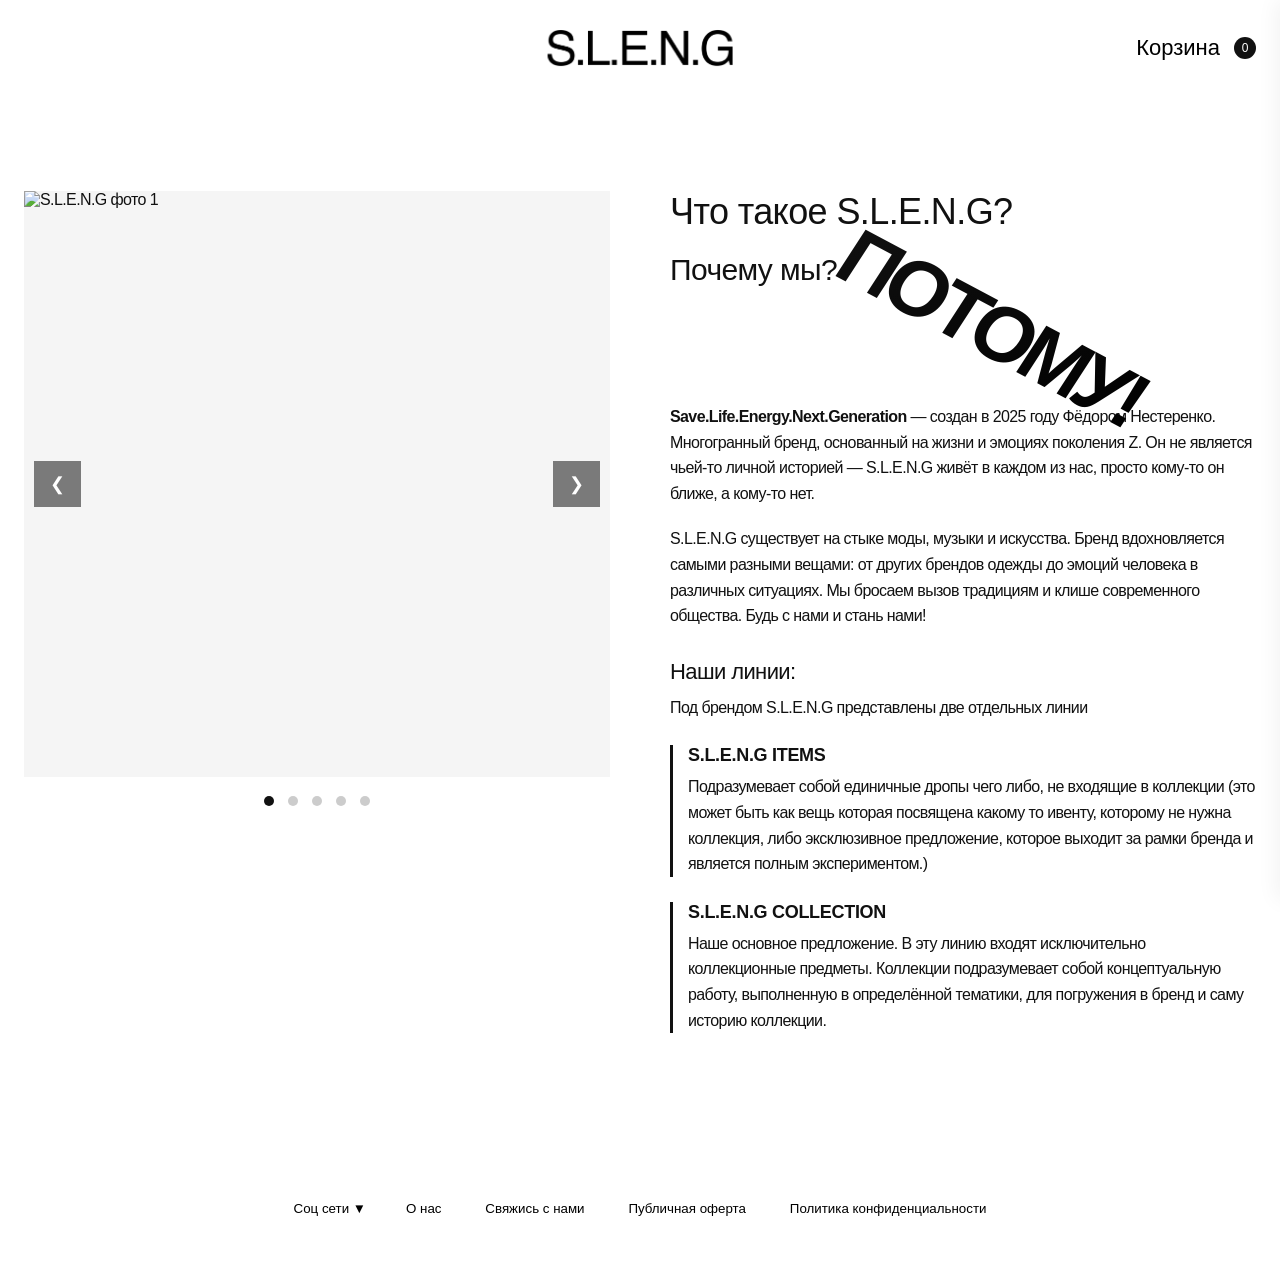
==== about.html @ 4d0655fe "Add files via upload" ====
<!DOCTYPE html>
<html lang="ru">
<head>
    <meta charset="UTF-8">
    <meta name="viewport" content="width=device-width, initial-scale=1.0">
    <title>S.L.E.N.G — О нас</title>
    <link rel="stylesheet" href="style.css">
    <link rel="stylesheet" href="about.css">
</head>
<body>

<div class="main-content">
    <!-- Хедер -->
    <header>
        <a href="index.html" class="logo-link">
            <img src="SLENG (черный).png" alt="S.L.E.N.G" class="logo-img">
        </a>
        <button class="cart-btn cart-link">
    Корзина <span id="cartCount">0</span></button>
    </header>

    <!-- Контент страницы О нас -->
    <div class="about-container">
        <!-- Левая колонка: слайд-шоу -->
        <div class="about-left">
            <div class="slideshow-container" id="slideshow">
                <div class="slide fade active">
                    <img src="onas/1.JPG" alt="S.L.E.N.G фото 1">
                </div>
                <div class="slide fade">
                    <img src="onas/2.png" alt="S.L.E.N.G фото 2">
                </div>
                <div class="slide fade">
                    <img src="onas/3.png" alt="S.L.E.N.G фото 3">
                </div>
                <div class="slide fade">
                    <img src="onas/4.jpeg" alt="S.L.E.N.G фото 4">
                </div>
                <div class="slide fade">
                    <img src="onas/5.jpeg" alt="S.L.E.N.G фото 5">
                </div>
                <button class="prev" id="prevSlide">❮</button>
                <button class="next" id="nextSlide">❯</button>
            </div>
            <div class="slide-dots" id="slideDots">
                <span class="dot active"></span>
                <span class="dot"></span>
                <span class="dot"></span>
                <span class="dot"></span>
                <span class="dot"></span>
            </div>
        </div>

        <!-- Правая колонка: текст -->
        <div class="about-right">
            <h1 class="about-title">Что такое S.L.E.N.G?</h1>
            <h2 class="about-subtitle">Почему мы?</h2>
            
            <div class="about-big-word">
                <span>ПОТОМУ!</span>
            </div>
            
            <div class="about-text">
                <p><strong>Save.Life.Energy.Next.Generation</strong> — создан в 2025 году Фёдором Нестеренко. Многогранный бренд, основанный на жизни и эмоциях поколения Z. Он не является чьей-то личной историей — S.L.E.N.G живёт в каждом из нас, просто кому-то он ближе, а кому-то нет.</p>
                
                <p>S.L.E.N.G существует на стыке моды, музыки и искусства. Бренд вдохновляется самыми разными вещами: от других брендов одежды до эмоций человека в различных ситуациях. Мы бросаем вызов традициям и клише современного общества. Будь с нами и стань нами!</p>
                
                <h3>Наши линии:</h3>
                <p>Под брендом S.L.E.N.G представлены две отдельных линии</p>
                
                <div class="line-item">
                    <h4>S.L.E.N.G ITEMS</h4>
                    <p>Подразумевает собой единичные дропы чего либо, не входящие в коллекции (это может быть как вещь которая посвящена какому то ивенту, которому не нужна коллекция, либо эксклюзивное предложение, которое выходит за рамки бренда и является полным экспериментом.)</p>
                </div>
                
                <div class="line-item">
                    <h4>S.L.E.N.G COLLECTION</h4>
                    <p>Наше основное предложение. В эту линию входят исключительно коллекционные предметы. Коллекции подразумевает собой концептуальную работу, выполненную в определённой тематики, для погружения в бренд и саму историю коллекции.</p>
                </div>
            </div>
        </div>
    </div>

    <!-- Футер -->
   <footer>
            <div class="footer-col"></div>
    <div class="footer-col social-dropdown">
        <button class="footer-btn social-trigger" id="socialTrigger">Соц сети ▼</button>
        <div class="social-dropdown-menu" id="socialMenu">
            <a href="https://instagram.com/sleng" target="_blank" class="social-link">Instagram</a>
            <a href="https://tiktok.com/@sleng" target="_blank" class="social-link">TikTok</a>
            <a href="https://t.me/sleng" target="_blank" class="social-link">Telegram</a>
        </div>
    </div>
    <div class="footer-col">
        <button class="footer-btn" data-footer="about">О нас</button>
        <button class="footer-btn" data-footer="contact">Свяжись с нами</button>
        <button class="footer-btn" data-footer="offer">Публичная оферта</button>
        <button class="footer-btn" data-footer="privacy">Политика конфиденциальности</button>
        <a class=""></a>
        </div>
    </footer>
</div>
<!-- Затемнение фона -->
<div class="cart-overlay" id="cartOverlay"></div>

<!-- Выезжающая корзина -->
<aside class="cart-sidebar" id="cartSidebar">
    <!-- Шапка -->
    <div class="cart-header">
        <h2 class="cart-title">Ваша корзина</h2>
        <button class="cart-close" id="closeCartBtn">закрыть</button>
    </div>

    <!-- Список товаров -->
    <div class="cart-items" id="cartItems"></div>

    <!-- Нижняя часть -->
    <div class="cart-footer">
        <div class="cart-total">
            Итого: <span id="cartTotal">0 ₽</span>
        </div>

        <button class="cart-checkout-btn" id="checkoutBtn">
            Оформить заказ
        </button>
    </div>
</aside>
<script src="script.js"></script>
<script src="about.js"></script>
</body>
</html>
---- style.css ----
* {
    margin: 0;
    padding: 0;
    box-sizing: border-box;
}

body {
    font-family: 'Helvetica';
    font-size: 16px;
    letter-spacing: -0.6px;
    background: #ffffff;
    color: #111111;
}


.main-content {
    max-width: 1920px;
    margin: 0 auto;
    padding: 0 24px;
    min-height: 100vh;
    display: flex;
    flex-direction: column;
    justify-content: space-between;
}

/* ===== HEADER ===== */
header {
    height: 103px;
    display: flex;
    align-items: center;
    justify-content: space-between;
    padding: 24px 0 32px 0;
    margin-bottom: 48px;
    position: relative;
    width: 100%;
    box-sizing: border-box;
}

.burger-btn {
    background: none;
    border: none;
    font-size: 26px;
    cursor: pointer;
    padding: 8px;
    color: #111;
}

.logo-link {
    position: absolute;
    left: 50%;
    transform: translateX(-50%);
    margin: 0 auto;
}

.logo-img {
    height: 40px;
    width: auto;
    display: block;
    cursor: pointer;
}

.cart-btn {
    margin-left: auto;
    background: none;
    border: none;
    font-size: 22px;
    cursor: pointer;
    display: flex;
    align-items: center;
    gap: 8px;
}

.cart-btn span {
    background: #111;
    color: white;
    border-radius: 30px;
    padding: 2px 8px;
    font-size: 13px;
}

/* ===== БУРГЕР МЕНЮ ===== */
.menu-overlay {
    position: fixed;
    top: 0;
    left: 0;
    width: 100%;
    height: 100%;
    background: rgba(0,0,0,0.4);
    opacity: 0;
    visibility: hidden;
    transition: 0.2s;
    z-index: 998;
}

.side-menu {
    position: fixed;
    top: 0;
    left: -300px;
    width: 300px;
    height: 100%;
    background: white;
    box-shadow: 2px 0 20px rgba(0,0,0,0.05);
    z-index: 999;
    transition: left 0.3s ease;
    display: flex;
    flex-direction: column;
    padding: 32px 28px;
}

.side-menu.open {
    left: 0;
}

.menu-overlay.open {
    opacity: 1;
    visibility: visible;
}

.menu-header {
    display: flex;
    justify-content: space-between;
    align-items: center;
    margin-bottom: 40px;
    font-size: 20px;
    font-weight: 500;
}

.close-menu {
    background: none;
    border: none;
    font-size: 24px;
    cursor: pointer;
}

.menu-list {
    list-style: none;
}

.menu-list li {
    margin-bottom: 28px;
}

.menu-list button {
    background: none;
    border: none;
    font-size: 18px;
    cursor: pointer;
    width: 100%;
    text-align: left;
    padding: 4px 0;
}

/* ===== КАТАЛОГ ===== */
.catalog {
    display: grid;
    grid-template-columns: repeat(4, 1fr);
    gap: 40px;
    margin: 40px 0 80px;
}

@media (max-width: 1200px) {
    .catalog {
        grid-template-columns: repeat(3, 1fr);
    }
}

@media (max-width: 800px) {
    .catalog {
        grid-template-columns: repeat(2, 1fr);
    }
}

@media (max-width: 500px) {
    .catalog {
        grid-template-columns: 1fr;
    }
}

.product-card {
    text-align: center;
    cursor: pointer;
    transition: 0.2s;
}

.product-card:hover {
    transform: translateY(-5px);
}

.product-img {
    width: 100%;
    aspect-ratio: 4 / 4;
    background: #f8f8f8;
    overflow: hidden;
}

.product-img img {
    width: 100%;
    height: 100%;
    object-fit: cover;
}

.product-title {
    font-size: 16px;
    font-weight: 500;
    margin: 15px 0 8px;
}

.product-price {
    font-size: 16px;
    color: #333;
}

/* ===== FOOTER ===== */
footer {
    border-top: 1px solid #ffffff;
    padding: 40px 0 60px 0;
    margin-top: 60px;
    display: flex;
    justify-content: center;
    flex-wrap: wrap;
}

.footer-btn {
    background: none;
    border: none;
    color: #000000;
    position: relative;
    cursor: pointer;
    transition: 0.2s;
    margin: 0 20px;
}

.footer-btn:hover {
    color: #000000;
}

.footer-col {
    position: relative;
}

/* Выпадающее меню соцсетей */
.social-dropdown-menu {
    position: absolute;
    bottom: 100%;
    left: 50%;
    transform: translateX(-50%) translateY(-10px);
    background: white;
    border: 1px solid #eaeaea;
    padding: 12px 0;
    min-width: 140px;
    opacity: 0;
    visibility: hidden;
    transition: 0.2s;
    z-index: 100;
    box-shadow: 0 4px 12px rgba(0,0,0,0.05);
}

.social-dropdown:hover .social-dropdown-menu,
.social-dropdown-menu:hover {
    opacity: 1;
    visibility: visible;
    transform: translateX(-50%) translateY(0);
}

.social-link {
    display: block;
    padding: 8px 20px;
    text-decoration: none;
    font-size: 13px;
    color: #777;
    transition: 0.2s;
    text-align: center;
}

.social-link:hover {
    background: #f5f5f5;
    color: #111;
}

/* ======================================================
   КОРЗИНА (SIDEBAR) — чистый минимализм
====================================================== */

/* Затемнение фона */
.cart-overlay {
    position: fixed;
    inset: 0;
    background: rgba(0, 0, 0, 0.4);
    opacity: 0;
    visibility: hidden;
    transition: opacity 0.3s ease;
    z-index: 9998;
}

.cart-overlay.active {
    opacity: 1;
    visibility: visible;
}

/* Боковая панель корзины */
.cart-sidebar {
    position: fixed;
    top: 0;
    right: 0;
    width: 420px;
    max-width: 100%;
    height: 100vh;
    background: #ffffff;
    display: flex;
    flex-direction: column;
    transform: translateX(100%);
    transition: transform 0.35s ease;
    z-index: 9999;
    box-shadow: -4px 0 20px rgba(0, 0, 0, 0.05);
}

.cart-sidebar.active {
    transform: translateX(0);
}

/* Шапка */
.cart-header {
    display: flex;
    justify-content: space-between;
    align-items: baseline;
    padding: 28px 28px 16px 28px;
    border-bottom: 1px solid #eaeaea;
}

.cart-title {
    margin: 0;
    font-size: 26px;
    font-weight: 500;
    letter-spacing: -0.6px
}

.cart-close {
    background: none;
    letter-spacing: -0.6px;
    border: none;
    padding: 0;
    cursor: pointer;
    font-size: 13px;
    color: #888;
    transition: color 0.2s;
}

.cart-close:hover {
    color: #111;
}

/* Список товаров */
.cart-items {
    flex: 1;
    overflow-y: auto;
    padding: 20px 24px;
}

/* Пустая корзина */
.cart-empty {
    height: 100%;
    display: flex;
    align-items: center;
    justify-content: center;
    font-size: 100px;
    font-weight: 400;
    color: #222;
    letter-spacing: -10px;
    text-transform: lowercase;
    transform: rotate(-2.2deg) skewX(-20deg) translateX(6px);
    transition: transform 0.2s ease;
}

/* Карточка товара в корзине */
.cart-item {
    display: grid;
    grid-template-columns: 70px 1fr auto;
    gap: 16px;
    padding: 20px 0;
    border-bottom: 1px solid #f0f0f0;
}

.cart-item-image {
    width: 70px;
    height: 70px;
    object-fit: cover;
    background: #fafafa;
}

.cart-item-info {
    min-width: 0;
}

.cart-item-name {
    font-size: 15px;
    font-weight: 500;
    margin-bottom: 4px;
    letter-spacing: -0.2px;
}

.cart-item-price {
    font-size: 14px;
    margin-bottom: 2px;
    color: #000000;
}

.cart-item-size {
    font-size: 12px;
    color: #888;
    margin-bottom: 12px;
}

/* Количество */
.cart-qty {
    display: flex;
    align-items: center;
    gap: 14px;
}

.cart-qty button {
    width: 26px;
    height: 26px;
    border: none;
    background: #fff;
    cursor: pointer;
    font-size: 20px;
    font-weight: 400;
    color: #222;
    transition: 0.1s;
}

.cart-qty button:hover {
    color: #000;
}

.cart-qty span {
    font-size: 15px;
    min-width: 20px;
    text-align: center;
}

/* Удалить */
.cart-remove {
    background: none;
    border: none;
    padding: 0;
    cursor: pointer;
    font-size: 12px;
    color: #aaa;
    white-space: nowrap;
    align-self: start;
    transition: color 0.2s;
}

.cart-remove:hover {
    color: #111;
}

/* Подвал корзины */
.cart-footer {
    border-top: 1px solid #eaeaea;
    padding: 20px 24px 28px;
}

.cart-total {
    font-size: 16px;
    font-weight: 500;
    margin-bottom: 18px;
    letter-spacing: -0.2px;
}

.cart-checkout-btn {
    width: 100%;
    height: 48px;
    border: none;
    background: #000;
    color: #fff;
    font-size: 14px;
    font-weight: 500;
    cursor: pointer;
    transition: background 0.2s;
}

.cart-checkout-btn:hover {
    background: #2a2a2a;
}

/* Счётчик товаров в хедере */
#cartCount {
    display: inline-flex;
    align-items: center;
    justify-content: center;
    min-width: 22px;
    height: 22px;
    padding: 0 6px;
    margin-left: 6px;
    border-radius: 30px;
    background: #111;
    color: #fff;
    font-size: 12px;
    font-weight: 500;
    line-height: 1;
}

/* Адаптив */
@media (max-width: 768px) {
    .cart-sidebar {
        width: 100%;
    }

    .cart-title {
        font-size: 24px;
    }

    .cart-item {
        grid-template-columns: 60px 1fr;
        gap: 12px;
    }

    .cart-remove {
        grid-column: 2;
        margin-top: 6px;
    }

    .cart-empty {
        font-size: 16px;
    }
}
---- about.css ----
/* about.css — стили для страницы О нас */

.about-container {
    display: flex;
    gap: 60px;
    padding: 40px 0;
    flex: 1;
}

/* ===== ЛЕВАЯ КОЛОНКА (СЛАЙД-ШОУ) ===== */
.about-left {
    flex: 1;
    position: relative;
}

.slideshow-container {
    position: relative;
    width: 100%;
    aspect-ratio: 1 / 1;
    background: #f5f5f5;
    overflow: hidden;
}

.slide {
    position: absolute;
    width: 100%;
    height: 100%;
    opacity: 0;
    transition: opacity 0.5s ease;
}

.slide.active {
    opacity: 1;
}

.slide img {
    width: 100%;
    height: 100%;
    object-fit: cover;
}

/* Кнопки слайд-шоу */
.prev, .next {
    position: absolute;
    top: 50%;
    transform: translateY(-50%);
    background: rgba(0,0,0,0.5);
    color: white;
    border: none;
    padding: 12px 16px;
    cursor: pointer;
    font-size: 18px;
    transition: 0.2s;
    z-index: 10;
}

.prev:hover, .next:hover {
    background: rgba(0,0,0,0.8);
}

.prev {
    left: 10px;
}

.next {
    right: 10px;
}

/* Точки (индикаторы) */
.slide-dots {
    text-align: center;
    margin-top: 15px;
}

.dot {
    display: inline-block;
    width: 10px;
    height: 10px;
    margin: 0 5px;
    background: #ccc;
    border-radius: 50%;
    cursor: pointer;
    transition: 0.2s;
}

.dot.active {
    background: #111;
}

/* ===== ПРАВАЯ КОЛОНКА (ТЕКСТ) ===== */
.about-right {
    flex: 1;
}

.about-title {
    font-size: 36px;
    font-weight: 500;
    letter-spacing: -0.6px;
    margin-bottom: 20px;
}

.about-big-word {
    transform: rotate(388deg) skewX(-5deg);
    margin: 10px 0 5px 0;
    margin-left: 150px;
}
.about-subtitle {
    font-size: 30px;
    font-weight: 400;
    margin-bottom: 20px;
}

.about-big-word span {
    font-size: 80px;
    font-weight: 700;
    letter-spacing: -6px;
    background: linear-gradient(135deg, #111 0%, #000000 100%);
    -webkit-background-clip: text;
    background-clip: text;
    color: transparent;
    display: inline-block;
}

.about-text p {
    font-size: 16px;
    line-height: 1.6;
    margin-bottom: 20px;
}

.about-text h3 {
    font-size: 22px;
    font-weight: 500;
    margin: 30px 0 10px 0;
}

.about-text h4 {
    font-size: 18px;
    font-weight: 600;
    margin: 20px 0 8px 0;
    letter-spacing: -0.3px;
}

.line-item {
    margin: 25px 0;
    padding-left: 15px;
    border-left: 3px solid #111;
}

.line-item h4 {
    margin: 0 0 8px 0;
}

.line-item p {
    margin: 0;
}

/* ===== АДАПТИВ ===== */
@media (max-width: 900px) {
    .about-container {
        flex-direction: column;
        gap: 40px;
    }
    
    .about-title {
        font-size: 28px;
    }
    
    .about-big-word span {
        font-size: 60px;
    }
}

@media (max-width: 700px) {
    .about-title {
        font-size: 24px;
    }
    
    .about-big-word span {
        font-size: 45px;
        letter-spacing: -2px;
    }
    
    .about-text p {
        font-size: 14px;
    }
    
    .about-text h3 {
        font-size: 18px;
    }
    
    .about-text h4 {
        font-size: 16px;
    }
}
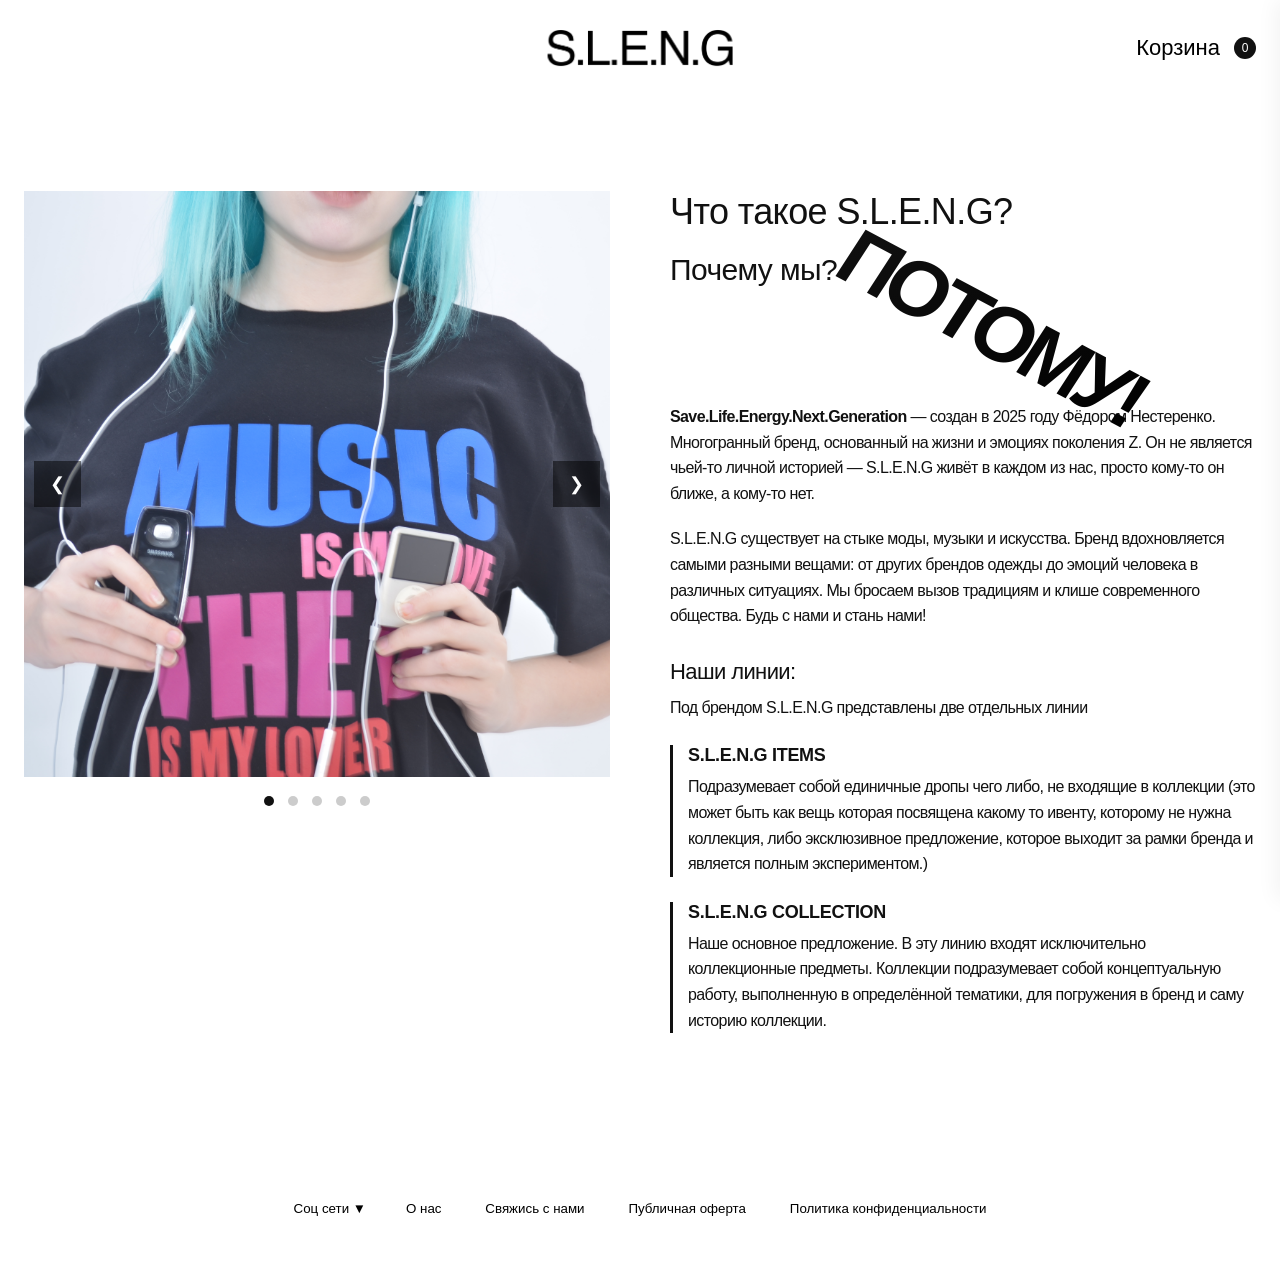
==== commit 3f5b2631: "Update about.html" ====
--- a/about.html
+++ b/about.html
@@ -129,4 +129,4 @@
 <script src="script.js"></script>
 <script src="about.js"></script>
 </body>
-</html>+</html>
--- a/about.css
+++ b/about.css
@@ -1,4 +1,4 @@
-/* about.css — стили для страницы О нас */
+/* about.css — стили для страницы О насс */
 
 .about-container {
     display: flex;
@@ -191,4 +191,4 @@
     .about-text h4 {
         font-size: 16px;
     }
-}+}
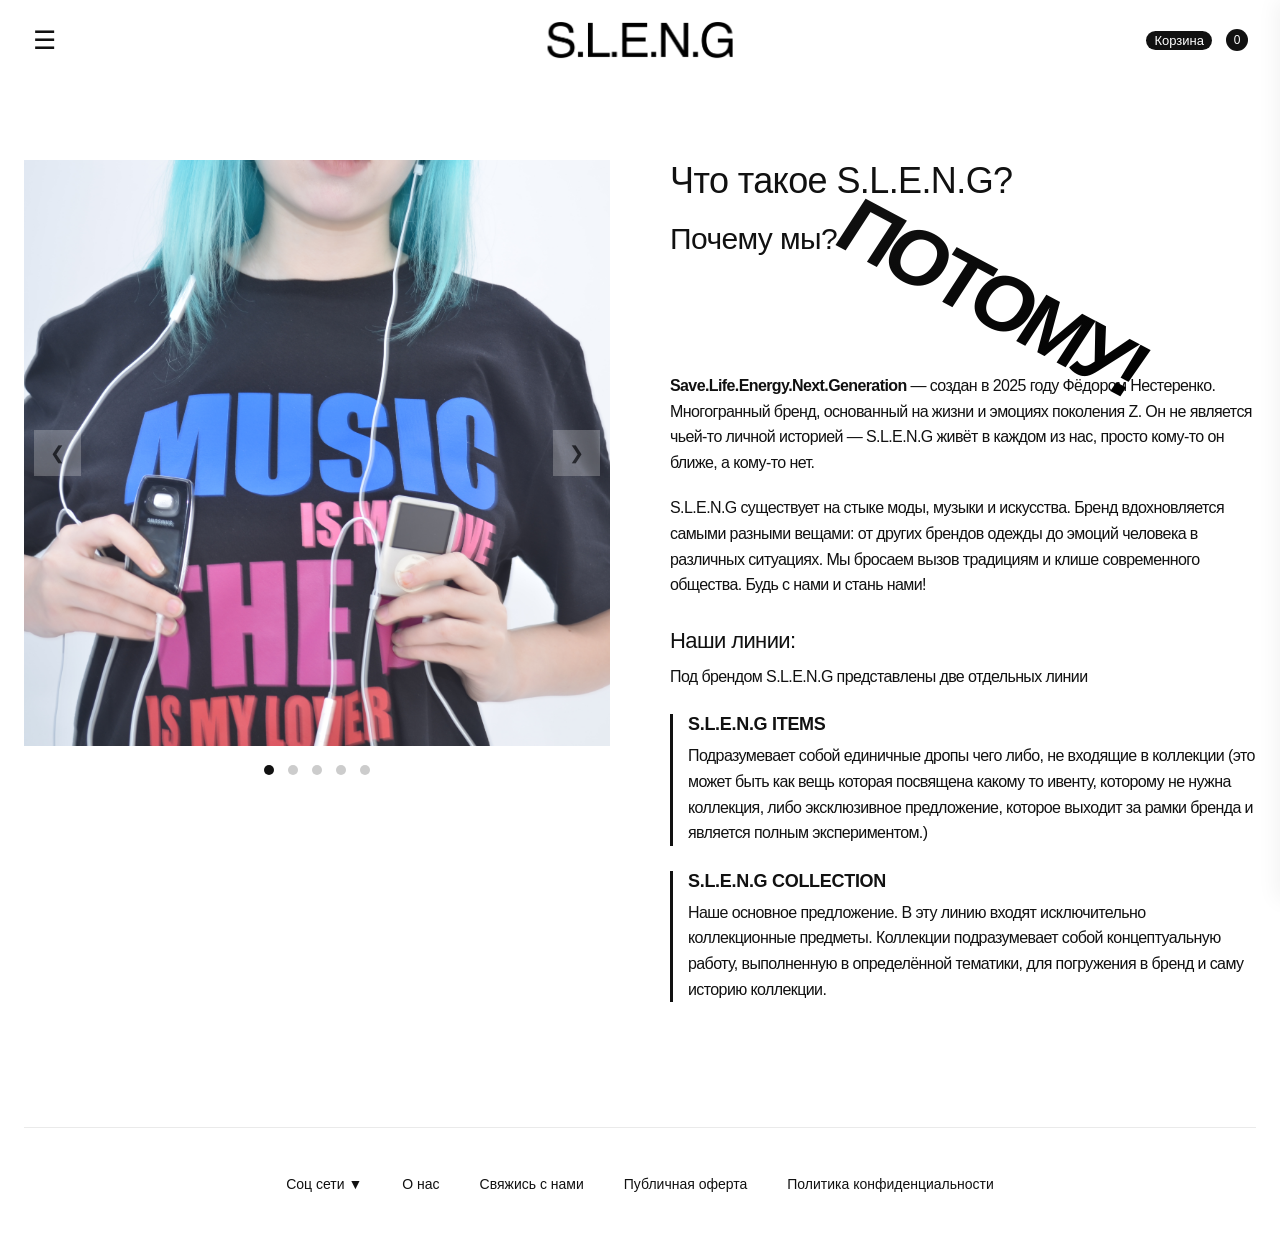
==== commit 4ce328ba: "Add files via upload" ====
--- a/about.html
+++ b/about.html
@@ -12,11 +12,14 @@
 <div class="main-content">
     <!-- Хедер -->
     <header>
+        <button class="burger-btn" id="burgerBtn">☰</button>
         <a href="index.html" class="logo-link">
             <img src="SLENG (черный).png" alt="S.L.E.N.G" class="logo-img">
         </a>
         <button class="cart-btn cart-link">
-    Корзина <span id="cartCount">0</span></button>
+            <span class="cart-text">Корзина</span>
+            <span id="cartCount">0</span>
+        </button>
     </header>
 
     <!-- Контент страницы О нас -->
@@ -82,24 +85,28 @@
     </div>
 
     <!-- Футер -->
-   <footer>
-            <div class="footer-col"></div>
-    <div class="footer-col social-dropdown">
-        <button class="footer-btn social-trigger" id="socialTrigger">Соц сети ▼</button>
+    <footer>
+    <div class="footer-col">
+        <button class="footer-btn" id="socialTrigger">Соц сети ▼</button>
         <div class="social-dropdown-menu" id="socialMenu">
-            <a href="https://instagram.com/sleng" target="_blank" class="social-link">Instagram</a>
-            <a href="https://tiktok.com/@sleng" target="_blank" class="social-link">TikTok</a>
-            <a href="https://t.me/sleng" target="_blank" class="social-link">Telegram</a>
+            <a href="https://www.tiktok.com/@sleng444?_r=1&_t=ZN-96V1DmarOHi" target="_blank" class="social-link">Inst*</a>
+            <a href="https://www.instagram.com/savelifeenergynewgeneration?igsh=MTZweHlod3pjZm05eA%3D%3D&utm_source=qr" target="_blank" class="social-link">TikTok</a>
+            <a href="https://t.me/SLENG4" target="_blank" class="social-link">(→_→) Telegram</a>
         </div>
     </div>
     <div class="footer-col">
         <button class="footer-btn" data-footer="about">О нас</button>
+    </div>
+    <div class="footer-col">
         <button class="footer-btn" data-footer="contact">Свяжись с нами</button>
+    </div>
+    <div class="footer-col">
         <button class="footer-btn" data-footer="offer">Публичная оферта</button>
+    </div>
+    <div class="footer-col">
         <button class="footer-btn" data-footer="privacy">Политика конфиденциальности</button>
-        <a class=""></a>
-        </div>
-    </footer>
+    </div>
+</footer>
 </div>
 <!-- Затемнение фона -->
 <div class="cart-overlay" id="cartOverlay"></div>
@@ -129,4 +136,4 @@
 <script src="script.js"></script>
 <script src="about.js"></script>
 </body>
-</html>
+</html>
--- a/style.css
+++ b/style.css
@@ -5,13 +5,24 @@
 }
 
 body {
-    font-family: 'Helvetica';
+    font-family: 'Helvetica', Arial, sans-serif;
     font-size: 16px;
     letter-spacing: -0.6px;
     background: #ffffff;
     color: #111111;
 }
 
+/* Скрытая ссылка на admin.html */
+.sleng-admin-gate {
+    position: fixed;
+    left: 0;
+    bottom: 0;
+    width: 44px;
+    height: 44px;
+    opacity: 0;
+    z-index: 50;
+    cursor: default;
+}
 
 .main-content {
     max-width: 1920px;
@@ -25,15 +36,13 @@
 
 /* ===== HEADER ===== */
 header {
-    height: 103px;
     display: flex;
     align-items: center;
     justify-content: space-between;
-    padding: 24px 0 32px 0;
-    margin-bottom: 48px;
+    padding: 20px 0;
+    margin-bottom: 40px;
     position: relative;
     width: 100%;
-    box-sizing: border-box;
 }
 
 .burger-btn {
@@ -43,31 +52,37 @@
     cursor: pointer;
     padding: 8px;
     color: #111;
+    width: 40px;
+    height: 40px;
+    display: flex;
+    align-items: center;
+    justify-content: center;
+    flex-shrink: 0;
 }
 
 .logo-link {
     position: absolute;
     left: 50%;
     transform: translateX(-50%);
-    margin: 0 auto;
 }
 
 .logo-img {
     height: 40px;
     width: auto;
     display: block;
-    cursor: pointer;
 }
 
 .cart-btn {
-    margin-left: auto;
-    background: none;
-    border: none;
-    font-size: 22px;
+    background: none;
+    border: none;
+    font-size: 18px;
     cursor: pointer;
     display: flex;
     align-items: center;
     gap: 8px;
+    color: #111;
+    padding: 8px;
+    flex-shrink: 0;
 }
 
 .cart-btn span {
@@ -76,6 +91,58 @@
     border-radius: 30px;
     padding: 2px 8px;
     font-size: 13px;
+}
+
+/* ===== HEADER МОБИЛЬНАЯ ВЕРСИЯ ===== */
+@media (max-width: 700px) {
+    header {
+        padding: 12px 0;
+        margin-bottom: 24px;
+    }
+    
+    .burger-btn {
+        font-size: 22px;
+        width: 36px;
+        height: 36px;
+    }
+    
+    .logo-img {
+        height: 32px;
+    }
+    
+    .cart-btn {
+        font-size: 14px;
+        gap: 6px;
+    }
+    
+    .cart-btn span {
+        font-size: 11px;
+        padding: 2px 6px;
+    }
+}
+
+@media (max-width: 480px) {
+    .burger-btn {
+        font-size: 20px;
+        width: 32px;
+        height: 32px;
+    }
+    
+    .logo-img {
+        height: 28px;
+    }
+    
+    .cart-btn {
+        font-size: 12px;
+    }
+}
+
+/* Дополнительно для очень маленьких экранов */
+@media (max-width: 400px) {
+    .logo-img {
+        height: 24px !important;
+        width: auto !important;
+    }
 }
 
 /* ===== БУРГЕР МЕНЮ ===== */
@@ -99,7 +166,7 @@
     width: 300px;
     height: 100%;
     background: white;
-    box-shadow: 2px 0 20px rgba(0,0,0,0.05);
+    box-shadow: 2px 0 20px rgba(255, 255, 255, 0.05);
     z-index: 999;
     transition: left 0.3s ease;
     display: flex;
@@ -110,6 +177,41 @@
 .side-menu.open {
     left: 0;
 }
+
+/* Обычная кнопка */
+.size-btn {
+    background: none;
+    border: 1px solid #ddd;
+    padding: 10px 18px;
+    font-size: 14px;
+    cursor: pointer;
+    transition: 0.2s;
+    color: #111;
+}
+
+
+/* При наведении */
+.size-btn:hover {
+    border-color: #111;
+    background: #f5f5f5;
+    color: #111;
+}
+
+/* Активный (выбранный) размер — текст БЕЛЫЙ */
+.size-btn.active {
+    border-color: #111;
+    background: #111;
+    color: white !important;
+}
+
+/* Нет в наличии */
+.size-btn.out-of-stock {
+    background: #e0e0e0;
+    border-color: #ccc;
+    color: #999;
+    cursor: not-allowed;
+}
+
 
 .menu-overlay.open {
     opacity: 1;
@@ -159,21 +261,13 @@
 }
 
 @media (max-width: 1200px) {
-    .catalog {
-        grid-template-columns: repeat(3, 1fr);
-    }
-}
-
+    .catalog { grid-template-columns: repeat(3, 1fr); }
+}
 @media (max-width: 800px) {
-    .catalog {
-        grid-template-columns: repeat(2, 1fr);
-    }
-}
-
+    .catalog { grid-template-columns: repeat(2, 1fr); }
+}
 @media (max-width: 500px) {
-    .catalog {
-        grid-template-columns: 1fr;
-    }
+    .catalog { grid-template-columns: 1fr; }
 }
 
 .product-card {
@@ -181,30 +275,23 @@
     cursor: pointer;
     transition: 0.2s;
 }
-
-.product-card:hover {
-    transform: translateY(-5px);
-}
-
+.product-card:hover { transform: translateY(-5px); }
 .product-img {
     width: 100%;
     aspect-ratio: 4 / 4;
     background: #f8f8f8;
     overflow: hidden;
 }
-
 .product-img img {
     width: 100%;
     height: 100%;
     object-fit: cover;
 }
-
 .product-title {
     font-size: 16px;
     font-weight: 500;
     margin: 15px 0 8px;
 }
-
 .product-price {
     font-size: 16px;
     color: #333;
@@ -212,33 +299,35 @@
 
 /* ===== FOOTER ===== */
 footer {
-    border-top: 1px solid #ffffff;
+    border-top: 1px solid #eaeaea;
     padding: 40px 0 60px 0;
     margin-top: 60px;
     display: flex;
     justify-content: center;
     flex-wrap: wrap;
-}
-
-.footer-btn {
-    background: none;
-    border: none;
-    color: #000000;
-    position: relative;
-    cursor: pointer;
-    transition: 0.2s;
-    margin: 0 20px;
-}
-
-.footer-btn:hover {
-    color: #000000;
+    gap: 40px;
 }
 
 .footer-col {
     position: relative;
 }
 
-/* Выпадающее меню соцсетей */
+.footer-btn {
+    background: none;
+    border: none;
+    color: #000000;
+    cursor: pointer;
+    transition: 0.2s;
+    font-size: 14px;
+    padding: 8px 0;
+    white-space: nowrap;
+}
+
+.footer-btn:hover {
+    color: #666;
+}
+
+/* Соц сети — выпадают при клике (не только при наведении) */
 .social-dropdown-menu {
     position: absolute;
     bottom: 100%;
@@ -246,7 +335,7 @@
     transform: translateX(-50%) translateY(-10px);
     background: white;
     border: 1px solid #eaeaea;
-    padding: 12px 0;
+    padding: 10px 0;
     min-width: 140px;
     opacity: 0;
     visibility: hidden;
@@ -255,8 +344,7 @@
     box-shadow: 0 4px 12px rgba(0,0,0,0.05);
 }
 
-.social-dropdown:hover .social-dropdown-menu,
-.social-dropdown-menu:hover {
+.social-dropdown-menu.open {
     opacity: 1;
     visibility: visible;
     transform: translateX(-50%) translateY(0);
@@ -270,6 +358,7 @@
     color: #777;
     transition: 0.2s;
     text-align: center;
+    white-space: nowrap;
 }
 
 .social-link:hover {
@@ -277,11 +366,7 @@
     color: #111;
 }
 
-/* ======================================================
-   КОРЗИНА (SIDEBAR) — чистый минимализм
-====================================================== */
-
-/* Затемнение фона */
+/* ===== КОРЗИНА ===== */
 .cart-overlay {
     position: fixed;
     inset: 0;
@@ -291,13 +376,10 @@
     transition: opacity 0.3s ease;
     z-index: 9998;
 }
-
 .cart-overlay.active {
     opacity: 1;
     visibility: visible;
 }
-
-/* Боковая панель корзины */
 .cart-sidebar {
     position: fixed;
     top: 0;
@@ -313,12 +395,7 @@
     z-index: 9999;
     box-shadow: -4px 0 20px rgba(0, 0, 0, 0.05);
 }
-
-.cart-sidebar.active {
-    transform: translateX(0);
-}
-
-/* Шапка */
+.cart-sidebar.active { transform: translateX(0); }
 .cart-header {
     display: flex;
     justify-content: space-between;
@@ -326,14 +403,12 @@
     padding: 28px 28px 16px 28px;
     border-bottom: 1px solid #eaeaea;
 }
-
 .cart-title {
     margin: 0;
     font-size: 26px;
     font-weight: 500;
-    letter-spacing: -0.6px
-}
-
+    letter-spacing: -0.6px;
+}
 .cart-close {
     background: none;
     letter-spacing: -0.6px;
@@ -342,36 +417,24 @@
     cursor: pointer;
     font-size: 13px;
     color: #888;
-    transition: color 0.2s;
-}
-
-.cart-close:hover {
-    color: #111;
-}
-
-/* Список товаров */
+}
+.cart-close:hover { color: #111; }
 .cart-items {
     flex: 1;
     overflow-y: auto;
     padding: 20px 24px;
 }
-
-/* Пустая корзина */
 .cart-empty {
     height: 100%;
     display: flex;
     align-items: center;
     justify-content: center;
-    font-size: 100px;
+    font-size: 22px;
     font-weight: 400;
     color: #222;
-    letter-spacing: -10px;
+    letter-spacing: -1px;
     text-transform: lowercase;
-    transform: rotate(-2.2deg) skewX(-20deg) translateX(6px);
-    transition: transform 0.2s ease;
-}
-
-/* Карточка товара в корзине */
+}
 .cart-item {
     display: grid;
     grid-template-columns: 70px 1fr auto;
@@ -379,44 +442,32 @@
     padding: 20px 0;
     border-bottom: 1px solid #f0f0f0;
 }
-
 .cart-item-image {
     width: 70px;
     height: 70px;
     object-fit: cover;
     background: #fafafa;
 }
-
-.cart-item-info {
-    min-width: 0;
-}
-
 .cart-item-name {
     font-size: 15px;
     font-weight: 500;
     margin-bottom: 4px;
-    letter-spacing: -0.2px;
-}
-
+}
 .cart-item-price {
     font-size: 14px;
     margin-bottom: 2px;
     color: #000000;
 }
-
 .cart-item-size {
     font-size: 12px;
     color: #888;
     margin-bottom: 12px;
 }
-
-/* Количество */
 .cart-qty {
     display: flex;
     align-items: center;
     gap: 14px;
 }
-
 .cart-qty button {
     width: 26px;
     height: 26px;
@@ -424,22 +475,13 @@
     background: #fff;
     cursor: pointer;
     font-size: 20px;
-    font-weight: 400;
     color: #222;
-    transition: 0.1s;
-}
-
-.cart-qty button:hover {
-    color: #000;
-}
-
+}
 .cart-qty span {
     font-size: 15px;
     min-width: 20px;
     text-align: center;
 }
-
-/* Удалить */
 .cart-remove {
     background: none;
     border: none;
@@ -449,43 +491,28 @@
     color: #aaa;
     white-space: nowrap;
     align-self: start;
-    transition: color 0.2s;
-}
-
-.cart-remove:hover {
-    color: #111;
-}
-
-/* Подвал корзины */
+}
+.cart-remove:hover { color: #111; }
 .cart-footer {
     border-top: 1px solid #eaeaea;
     padding: 20px 24px 28px;
 }
-
 .cart-total {
     font-size: 16px;
     font-weight: 500;
     margin-bottom: 18px;
-    letter-spacing: -0.2px;
-}
-
+}
 .cart-checkout-btn {
     width: 100%;
     height: 48px;
     border: none;
-    background: #000;
+    background: #000000;
     color: #fff;
     font-size: 14px;
     font-weight: 500;
     cursor: pointer;
-    transition: background 0.2s;
-}
-
-.cart-checkout-btn:hover {
-    background: #2a2a2a;
-}
-
-/* Счётчик товаров в хедере */
+}
+.cart-checkout-btn:hover { background: #2a2a2a; }
 #cartCount {
     display: inline-flex;
     align-items: center;
@@ -495,34 +522,127 @@
     padding: 0 6px;
     margin-left: 6px;
     border-radius: 30px;
-    background: #111;
+    background: #000000;
     color: #fff;
     font-size: 12px;
     font-weight: 500;
-    line-height: 1;
-}
-
-/* Адаптив */
+}
+
+/* ===== МОБИЛЬНАЯ ВЕРСИЯ ФУТЕРА ===== */
+@media (max-width: 700px) {
+    .main-content {
+        padding: 0 16px;
+    }
+    
+    /* Футер — кнопки в столбик, но с отступами */
+    footer {
+        flex-direction: column;
+        align-items: center;
+        gap: 16px;
+        padding: 30px 0 40px;
+        margin-top: 30px;
+    }
+    
+    .footer-col {
+        width: auto;
+        text-align: center;
+    }
+    
+    .footer-btn {
+        padding: 6px 0;
+        font-size: 14px;
+        white-space: normal;
+    }
+    
+    /* Соц сети на мобильных — выпадают вверх (как на десктопе) */
+    .social-dropdown-menu {
+        position: absolute;
+        bottom: 100%;
+        left: 50%;
+        transform: translateX(-50%) translateY(-10px);
+        min-width: 130px;
+    }
+    
+    .social-dropdown-menu.open {
+        transform: translateX(-50%) translateY(0);
+    }
+    
+    .social-link {
+        padding: 8px 16px;
+        font-size: 13px;
+    }
+}
+
+@media (max-width: 480px) {
+    .catalog {
+        grid-template-columns: 1fr;
+        gap: 24px;
+    }
+    
+    .product-title {
+        font-size: 14px;
+    }
+    
+    .product-price {
+        font-size: 14px;
+    }
+    
+    .footer-btn {
+        font-size: 13px;
+    }
+}
+
+/* Фикс цвета кнопок */
+button, .burger-btn, .cart-btn, .cart-btn span, .cart-close, .close-menu,
+.social-trigger, #applyPromoBtn, .cart-qty button, .cart-remove {
+    color: #111111 !important;
+}
+button:active, button:focus, a:active, a:focus {
+    outline: none;
+    -webkit-tap-highlight-color: transparent;
+}
+.cart-checkout-btn, .add-to-cart-btn, .checkout-pay-btn {
+    background-color: #111111 !important;
+    color: #ffffff !important;
+}
+.add-to-cart-btn.sold-out-btn {
+    background-color: #b3b3b3 !important;
+    color: #ffffff !important;
+}
+.cart-btn span {
+    background-color: #111111 !important;
+    color: #ffffff !important;
+}
+.cart-qty button {
+    border: none;
+    background: none;
+}
+
 @media (max-width: 768px) {
     .cart-sidebar {
         width: 100%;
     }
-
     .cart-title {
         font-size: 24px;
     }
-
-    .cart-item {
-        grid-template-columns: 60px 1fr;
-        gap: 12px;
-    }
-
-    .cart-remove {
-        grid-column: 2;
-        margin-top: 6px;
-    }
-
     .cart-empty {
         font-size: 16px;
     }
+}
+
+/* Иконка корзины (скрыта по умолчанию, показывается на ≤500px) */
+.cart-icon-img {
+    display: none;
+    width: 20px;
+    height: 20px;
+}
+
+@media (max-width: 500px) {
+    .cart-text {
+        display: none;
+    }
+    
+    .cart-icon-img {
+        display: block;
+    }
 }
--- a/about.css
+++ b/about.css
@@ -1,4 +1,4 @@
-/* about.css — стили для страницы О насс */
+/* about.css — стили для страницы О нас */
 
 .about-container {
     display: flex;
@@ -44,18 +44,21 @@
     position: absolute;
     top: 50%;
     transform: translateY(-50%);
-    background: rgba(0,0,0,0.5);
-    color: white;
+    background: rgba(236, 236, 236, 0.429);
+    color: rgb(0, 0, 0);
     border: none;
     padding: 12px 16px;
     cursor: pointer;
     font-size: 18px;
     transition: 0.2s;
     z-index: 10;
+    opacity: 0.6;
 }
 
 .prev:hover, .next:hover {
-    background: rgba(0,0,0,0.8);
+    background: #ffffff9b;
+    color: #000000;
+    opacity: 1;
 }
 
 .prev {
@@ -191,4 +194,4 @@
     .about-text h4 {
         font-size: 16px;
     }
-}
+}
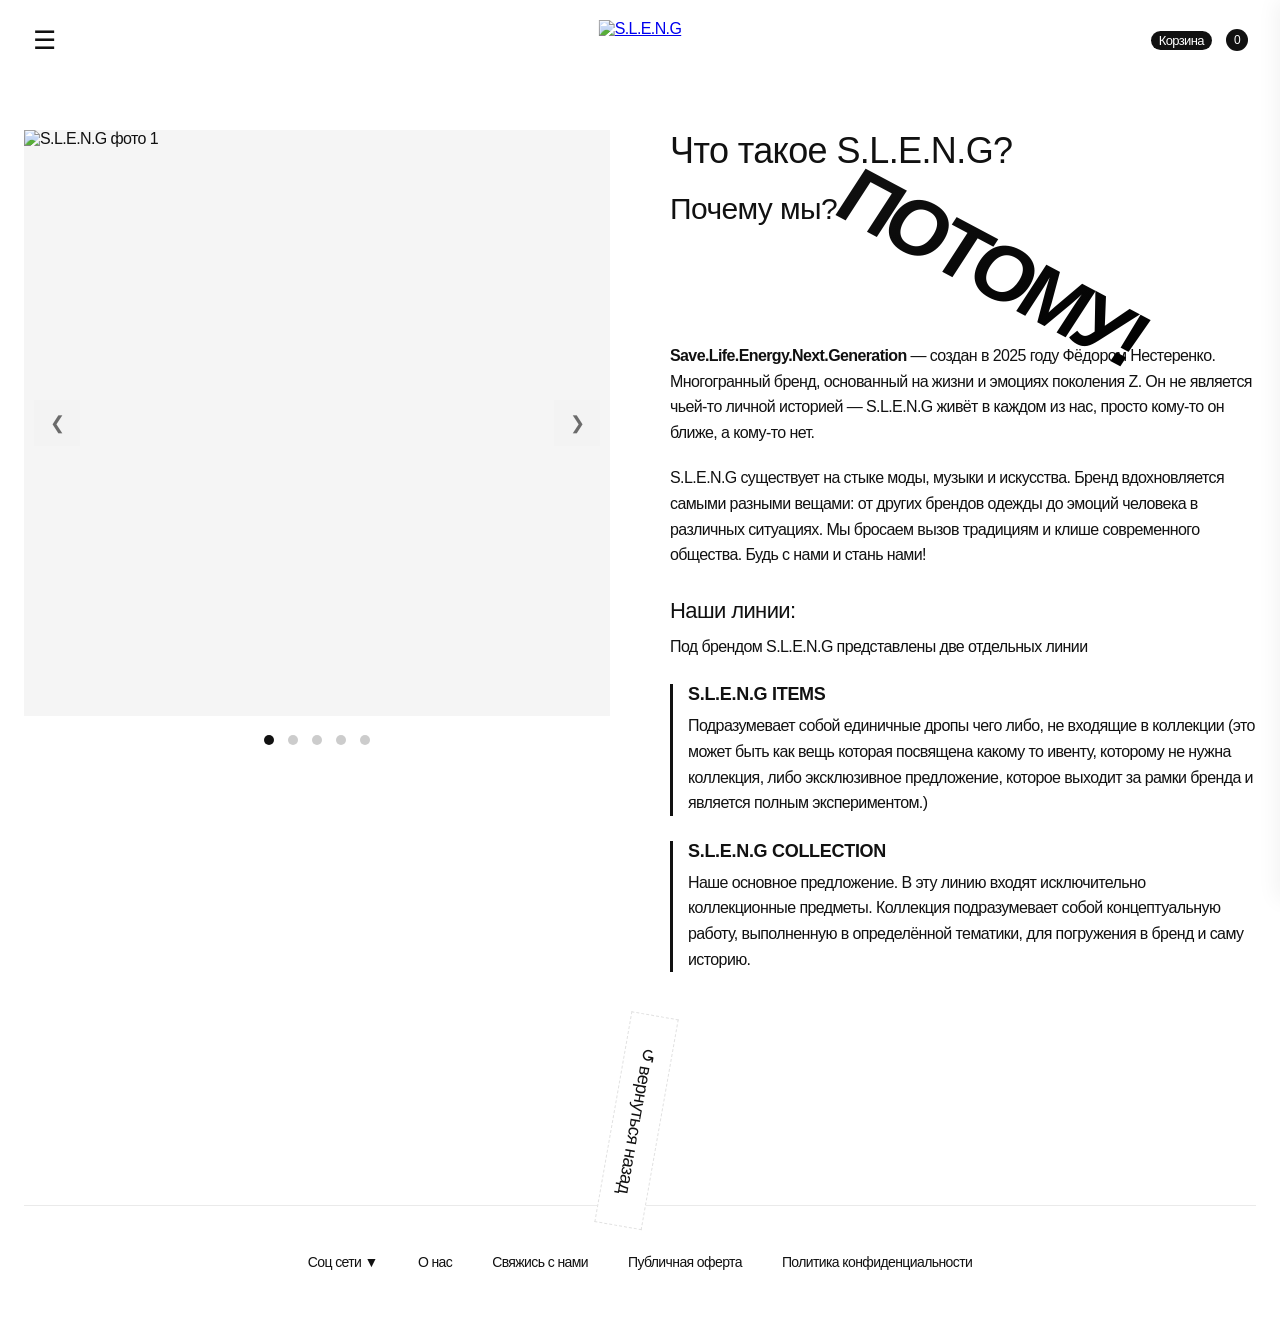
==== commit ae597ea3: "Add files via upload" ====
--- a/about.html
+++ b/about.html
@@ -3,19 +3,37 @@
 <head>
     <meta charset="UTF-8">
     <meta name="viewport" content="width=device-width, initial-scale=1.0">
-    <title>S.L.E.N.G — О нас</title>
+    <title>О СЛЕНГЕ</title>
     <link rel="stylesheet" href="style.css">
     <link rel="stylesheet" href="about.css">
 </head>
 <body>
 
+<div class="menu-overlay" id="menuOverlay"></div>
+<div class="side-menu" id="sideMenu">
+    <div class="menu-header">
+        <h3>Каталог</h3>
+        <button class="close-menu" id="closeMenuBtn">Назад</button>
+    </div>
+    <ul class="menu-list">
+        <li><button data-category="upper">Верхняя одежда</button></li>
+        <li><button data-category="lower">Нижняя одежда</button></li>
+        <li><button data-category="accessories">Аксессуары</button></li>
+        <li><button data-category="sets">Комплекты</button></li>
+        <li><button data-category="slengitems">S.L.E.N.G ITEMS</button></li>
+    <li><button data-category="collection">S.L.E.N.G COLLECTION</button></li>
+    <li><button class="crooked-menu-btn" id="aboutMenuBtn">О нас</button></li>
+    </ul>
+</div>
+
 <div class="main-content">
-    <!-- Хедер -->
+    <!-- Хедер с адаптивной корзиной (текст → иконка при ≤400px) -->
     <header>
         <button class="burger-btn" id="burgerBtn">☰</button>
         <a href="index.html" class="logo-link">
-            <img src="SLENG (черный).png" alt="S.L.E.N.G" class="logo-img">
-        </a>
+    <img src="SLENG (черный).png" alt="S.L.E.N.G" class="logo-img logo-normal">
+    <img src="SLENGEMO.png" alt="S.L.E.N.G EMO" class="logo-img logo-emo" style="display: none;">
+</a>
         <button class="cart-btn cart-link">
             <span class="cart-text">Корзина</span>
             <span id="cartCount">0</span>
@@ -78,10 +96,17 @@
                 
                 <div class="line-item">
                     <h4>S.L.E.N.G COLLECTION</h4>
-                    <p>Наше основное предложение. В эту линию входят исключительно коллекционные предметы. Коллекции подразумевает собой концептуальную работу, выполненную в определённой тематики, для погружения в бренд и саму историю коллекции.</p>
+                    <p>Наше основное предложение. В эту линию входят исключительно коллекционные предметы. Коллекция подразумевает собой концептуальную работу, выполненную в определённой тематики, для погружения в бренд и саму историю.</p>
                 </div>
             </div>
         </div>
+    </div>
+
+    <!-- Кривая кнопка "Назад" -->
+    <div style="display: flex; justify-content: center; margin: 40px 0 20px 0;">
+        <button class="crooked-back" id="backToMainBtn">
+            ↺ вернуться назад
+        </button>
     </div>
 
     <!-- Футер -->
--- a/style.css
+++ b/style.css
@@ -5,7 +5,7 @@
 }
 
 body {
-    font-family: 'Helvetica', Arial, sans-serif;
+    font-family: 'Helvetica';
     font-size: 16px;
     letter-spacing: -0.6px;
     background: #ffffff;
@@ -40,7 +40,7 @@
     align-items: center;
     justify-content: space-between;
     padding: 20px 0;
-    margin-bottom: 40px;
+    margin-bottom: 10px;
     position: relative;
     width: 100%;
 }
@@ -60,16 +60,34 @@
     flex-shrink: 0;
 }
 
+/* ===== ЛОГОТИП В ХЕДЕРЕ ===== */
 .logo-link {
     position: absolute;
     left: 50%;
-    transform: translateX(-50%);
+    top: 50%;
+    transform: translate(-50%, -50%);
+    display: flex;
+    align-items: center;
+    justify-content: center;
 }
 
 .logo-img {
     height: 40px;
     width: auto;
     display: block;
+}
+
+/* Оба логотипа одинаковые */
+.logo-normal,
+.logo-emo {
+    height: 40px;
+    width: auto;
+    display: block;
+}
+
+/* По умолчанию показываем обычный */
+.logo-emo {
+    display: none;
 }
 
 .cart-btn {
@@ -106,7 +124,9 @@
         height: 36px;
     }
     
-    .logo-img {
+    .logo-img,
+    .logo-normal,
+    .logo-emo {
         height: 32px;
     }
     
@@ -128,8 +148,10 @@
         height: 32px;
     }
     
-    .logo-img {
-        height: 28px;
+    .logo-img,
+    .logo-normal,
+    .logo-emo {
+        height: 34px;
     }
     
     .cart-btn {
@@ -137,11 +159,11 @@
     }
 }
 
-/* Дополнительно для очень маленьких экранов */
 @media (max-width: 400px) {
-    .logo-img {
-        height: 24px !important;
-        width: auto !important;
+    .logo-img,
+    .logo-normal,
+    .logo-emo {
+        height: 30px !important;
     }
 }
 
@@ -189,7 +211,6 @@
     color: #111;
 }
 
-
 /* При наведении */
 .size-btn:hover {
     border-color: #111;
@@ -211,7 +232,6 @@
     color: #999;
     cursor: not-allowed;
 }
-
 
 .menu-overlay.open {
     opacity: 1;
@@ -534,7 +554,6 @@
         padding: 0 16px;
     }
     
-    /* Футер — кнопки в столбик, но с отступами */
     footer {
         flex-direction: column;
         align-items: center;
@@ -554,7 +573,6 @@
         white-space: normal;
     }
     
-    /* Соц сети на мобильных — выпадают вверх (как на десктопе) */
     .social-dropdown-menu {
         position: absolute;
         bottom: 100%;
@@ -645,4 +663,926 @@
     .cart-icon-img {
         display: block;
     }
-}+}
+
+/* ===== ФИКСИРОВАННЫЙ РАЗМЕР ФОТО В КАТАЛОГЕ ===== */
+.product-img {
+    width: 100%;
+    aspect-ratio: 1 / 1 !important;
+    overflow: hidden;
+}
+
+.product-img img {
+    width: 100%;
+    height: 100%;
+    object-fit: cover !important;
+    display: block;
+}
+
+/* ===== HELVETICA ДЛЯ ВСЕХ КНОПОК ===== */
+button,
+.burger-btn,
+.cart-btn,
+.footer-btn,
+.menu-list button,
+.back-to-catalog,
+.mobile-gallery-prev,
+.mobile-gallery-next,
+.add-to-cart-btn,
+.checkout-pay-btn,
+.cart-checkout-btn,
+.size-btn,
+.close-menu,
+#applyPromoBtn,
+.cart-qty button,
+.cart-remove,
+.checkout-btn,
+.submit-order-btn,
+.crooked-back,
+.social-link {
+    font-family: 'Helvetica', 'Helvetica Neue', sans-serif !important;
+    font-weight: 500;
+    letter-spacing: -0.6px;
+}
+
+/* Более жирные кнопки */
+.cart-checkout-btn,
+.add-to-cart-btn,
+.checkout-pay-btn {
+    font-weight: 600;
+    letter-spacing: -0.6px;
+}
+
+/* Кнопки бургер-меню крупнее */
+.menu-list button {
+    font-weight: 600;
+    font-size: 18px;
+    letter-spacing: -0.6px;
+}
+
+/* Кнопки футера */
+.footer-btn {
+    font-weight: 500;
+    letter-spacing: -0.6px;
+}
+
+/* Размеры (S, M, L, XL) */
+.size-btn {
+    font-weight: 500;
+    letter-spacing: -0.6px;
+}
+
+/* ===== КРИВАЯ НАДПИСЬ "НЕТ ТОВАРОВ" ===== */
+.no-products-message {
+    grid-column: 1 / -1;
+    text-align: center;
+    padding: 60px 20px;
+    font-size: 32px;
+    font-weight: 700;
+    letter-spacing: -2px;
+    transform: rotate(-3deg) skewX(5deg);
+    color: #111;
+    font-family: 'Helvetica', sans-serif;
+    position: relative;
+    display: inline-block;
+    width: 100%;
+}
+
+.no-products-message span {
+    display: inline-block;
+    transform: rotate(-20deg) translateY(-100px);
+    background: linear-gradient(135deg, #000000 0%, #555 100%);
+    -webkit-background-clip: text;
+    background-clip: text;
+    color: transparent;
+    position: relative;
+}
+
+/* ============================================
+   UGLY EMO MODE 2006 — intentionally terrible
+   ============================================ */
+
+/* ----- КНОПКА (ужасная) ----- */
+.ugly-emo-container {
+    text-align: center;
+    margin: 20px 0;
+}
+
+.ugly-emo-btn {
+    background: repeating-linear-gradient(
+        45deg,
+        #ff00cc,
+        #ff00cc 10px,
+        #ff3399 10px,
+        #ff3399 20px
+    );
+    border: 5px dotted #00ff00;
+    padding: 15px 25px;
+    cursor: pointer;
+    font-size: 24px;
+    font-weight: bold;
+    text-shadow: 2px 2px 0 #ffff00, -1px -1px 0 #0000ff;
+    box-shadow: 8px 8px 0 #000000;
+    transform: rotate(-2deg);
+    transition: all 0.05s linear;
+}
+
+.ugly-emo-btn:hover {
+    transform: rotate(2deg) scale(1.05);
+    filter: hue-rotate(30deg);
+}
+
+.ugly-emo-btn .ugly-text1 { color: #ffff00; font-family: 'Comic Sans MS', cursive; font-size: 28px; }
+.ugly-emo-btn .ugly-text2 { color: #ffffff; font-family: 'Impact', fantasy; font-size: 26px; text-decoration: underline; }
+.ugly-emo-btn .ugly-text3 { color: #00ffff; font-family: 'Papyrus', fantasy; font-size: 30px; }
+.ugly-emo-btn .ugly-text4 { color: #ff0000; font-family: 'Courier New', monospace; font-size: 22px; font-weight: bold; background: #000; padding: 0 5px; }
+
+.ugly-undertext {
+    font-family: 'Comic Sans MS', cursive;
+    font-size: 11px;
+    color: #000000;
+    margin-top: 8px;
+    letter-spacing: 2px;
+}
+
+/* ----- АКТИВНАЯ КНОПКА ----- */
+.ugly-emo-btn.emo-active {
+    background: repeating-linear-gradient(
+        135deg,
+        #ff0000,
+        #ff0000 15px,
+        #000000 15px,
+        #000000 30px
+    );
+    border: 5px ridge #ffff00;
+    animation: shake 0.3s infinite;
+}
+
+@keyframes shake {
+    0% { transform: translate(1px, 1px) rotate(0deg); }
+    25% { transform: translate(-1px, -1px) rotate(1deg); }
+    50% { transform: translate(-1px, 1px) rotate(-1deg); }
+    75% { transform: translate(1px, -1px) rotate(0deg); }
+    100% { transform: translate(0, 0) rotate(0); }
+}
+
+/* ===== ОСНОВНЫЕ СТИЛИ УРОДЛИВОГО РЕЖИМА ===== */
+body.ugly-emo-mode {
+    background: #ff66cc !important;
+    background-image: repeating-linear-gradient(
+        90deg,
+        #ff99cc 0px,
+        #ff99cc 2px,
+        #ff66cc 2px,
+        #ff66cc 10px
+    ) !important;
+    font-family: 'Comic Sans MS', 'Chalkboard SE', 'Marker Felt', cursive !important;
+    cursor: url('data:image/svg+xml;utf8,<svg xmlns="http://www.w3.org/2000/svg" width="20" height="20" viewBox="0 0 20 20"><polygon points="2,2 18,10 2,18" fill="%23ff00cc" stroke="%23000000" stroke-width="2"/></svg>'), auto;
+}
+
+/* Хедер */
+body.ugly-emo-mode header {
+    background: #000000 !important;
+    border: 3px inset #ff00ff !important;
+    border-radius: 0 !important;
+}
+
+body.ugly-emo-mode .burger-btn,
+body.ugly-emo-mode .cart-btn {
+    color: #ff00ff !important;
+    font-family: 'Comic Sans MS', cursive !important;
+    font-size: 18px !important;
+    text-decoration: line-through !important;
+}
+
+/* ===== ЛОГОТИП В EMO-РЕЖИМЕ (увеличенный) ===== */
+body.ugly-emo-mode .logo-img,
+body.ugly-emo-mode .logo-normal,
+body.ugly-emo-mode .logo-emo {
+    height: 80px !important;
+    width: auto !important;
+}
+
+/* Переключение логотипов в EMO-режиме */
+body.ugly-emo-mode .logo-normal {
+    display: none;
+}
+
+body.ugly-emo-mode .logo-emo {
+    display: block;
+}
+
+/* Каталог */
+body.ugly-emo-mode .catalog {
+    gap: 10px;
+    background: transparent;
+}
+
+body.ugly-emo-mode .product-card {
+    background: #ffff00 !important;
+    border: 3px dotted #ff0000 !important;
+    padding: 8px !important;
+    text-align: center;
+    transform: rotate(-1deg);
+}
+
+body.ugly-emo-mode .product-card:nth-child(even) {
+    transform: rotate(2deg);
+    background: #00ff00 !important;
+}
+
+body.ugly-emo-mode .product-card:hover {
+    transform: rotate(0deg) scale(1.02);
+    background: #ff00ff !important;
+    border: 3px dashed #00ffff !important;
+}
+
+body.ugly-emo-mode .product-img {
+    border: 2px solid #ff0000;
+    filter: contrast(150%) saturate(200%);
+}
+
+body.ugly-emo-mode .product-title {
+    color: #0000ff !important;
+    font-family: 'Impact', fantasy !important;
+    font-size: 12px !important;
+    text-transform: uppercase;
+    text-decoration: underline overline;
+    letter-spacing: -1px;
+}
+
+body.ugly-emo-mode .product-price {
+    color: #ff0000 !important;
+    font-family: 'Courier New', monospace !important;
+    font-size: 18px !important;
+    font-weight: bold;
+    background: #ffffff;
+    display: inline-block;
+    padding: 2px 8px;
+}
+
+/* Бургер меню */
+body.ugly-emo-mode .side-menu {
+    background: #ff00ff !important;
+    border-right: 5px ridge #ffff00 !important;
+}
+
+body.ugly-emo-mode .menu-header {
+    color: #ffff00 !important;
+    font-family: 'Comic Sans MS', cursive !important;
+    font-size: 24px !important;
+    text-shadow: 2px 2px 0 #000000;
+}
+
+body.ugly-emo-mode .menu-list button {
+    color: #0000ff !important;
+    font-family: 'Papyrus', fantasy !important;
+    font-size: 16px !important;
+    background: #ffffff !important;
+    margin: 8px 0 !important;
+    padding: 10px !important;
+    border: 2px solid #ff0000 !important;
+}
+
+body.ugly-emo-mode .menu-list button:hover {
+    background: #000000 !important;
+    color: #ff00ff !important;
+}
+
+/* Футер */
+body.ugly-emo-mode footer {
+    background: #000000 !important;
+    border-top: 5px dotted #ff00ff !important;
+}
+
+body.ugly-emo-mode .footer-btn {
+    color: #ff00ff !important;
+    font-family: 'Comic Sans MS', cursive !important;
+    font-size: 14px !important;
+    text-decoration: blink;
+}
+
+/* Корзина */
+body.ugly-emo-mode .cart-sidebar {
+    background: #ff99cc !important;
+    border-left: 5px ridge #00ff00 !important;
+}
+
+body.ugly-emo-mode .cart-title {
+    color: #0000ff !important;
+    font-family: 'Impact', fantasy !important;
+    font-size: 24px !important;
+}
+
+body.ugly-emo-mode .cart-item {
+    background: #ffffff !important;
+    margin: 5px 0 !important;
+    padding: 10px !important;
+    border: 1px solid #ff0000 !important;
+}
+
+body.ugly-emo-mode .cart-checkout-btn,
+body.ugly-emo-mode .add-to-cart-btn {
+    background: #00ff00 !important;
+    color: #ff0000 !important;
+    font-family: 'Comic Sans MS', cursive !important;
+    font-size: 16px !important;
+    border: 3px outset #ffff00 !important;
+}
+
+/* Мобильная навигация */
+body.ugly-emo-mode .mobile-gallery-prev,
+body.ugly-emo-mode .mobile-gallery-next {
+    background: #ffff00 !important;
+    border: 2px solid #ff00ff !important;
+    color: #ff0000 !important;
+    font-weight: bold;
+}
+
+body.ugly-emo-mode .mobile-gallery-dot {
+    background: #00ff00 !important;
+}
+
+body.ugly-emo-mode .mobile-gallery-dot.active {
+    background: #ff0000 !important;
+    width: 20px;
+}
+
+/* Дополнительные ужасные эффекты */
+body.ugly-emo-mode .main-content {
+    border: 3px solid #ff00ff;
+    padding: 5px;
+}
+
+/* Бегущая строка (marquee) */
+.ugly-marquee {
+    display: none;
+}
+
+body.ugly-emo-mode .ugly-marquee {
+    display: block;
+    background: #000000;
+    color: #ff00ff;
+    padding: 8px;
+    margin: 10px 0;
+    font-family: monospace;
+    font-size: 12px;
+}
+
+/* Мигающий текст */
+@keyframes ugly-blink {
+    0%, 49% { opacity: 1; }
+    50%, 100% { opacity: 0; }
+}
+
+body.ugly-emo-mode blink,
+body.ugly-emo-mode .blink {
+    animation: ugly-blink 0.8s step-end infinite;
+}
+
+/* Счётчик гостей */
+.ugly-counter {
+    display: none;
+}
+
+body.ugly-emo-mode .ugly-counter {
+    display: flex;
+    justify-content: center;
+    gap: 3px;
+    margin-top: 20px;
+    font-family: 'Courier New', monospace;
+    font-size: 20px;
+    font-weight: bold;
+    background: #000;
+    color: #ff00ff;
+    padding: 10px;
+}
+
+/* ============================================
+   EXTRA UGLY EMO STUFF
+   ============================================ */
+
+/* Всплывающее окно */
+.ugly-popup {
+    position: fixed;
+    top: 50%;
+    left: 50%;
+    transform: translate(-50%, -50%);
+    background: #000000;
+    border: 5px solid #ff00cc;
+    z-index: 10000;
+    width: 300px;
+    font-family: 'Comic Sans MS', cursive;
+}
+
+.ugly-popup-header {
+    background: #ff00cc;
+    color: #000000;
+    padding: 8px;
+    display: flex;
+    justify-content: space-between;
+    font-weight: bold;
+}
+
+.ugly-popup-close {
+    background: none;
+    border: none;
+    cursor: pointer;
+    font-weight: bold;
+}
+
+.ugly-popup-content {
+    padding: 20px;
+    text-align: center;
+    color: #ff00cc;
+}
+
+/* Проигрыватель */
+.ugly-player {
+    display: none;
+    background: #000000;
+    border: 2px solid #ff00cc;
+    padding: 10px;
+    margin: 15px 0;
+    text-align: center;
+}
+
+body.ugly-emo-mode .ugly-player {
+    display: block;
+}
+
+.player-controls {
+    display: flex;
+    justify-content: center;
+    gap: 15px;
+    margin-bottom: 8px;
+}
+
+.player-controls span {
+    cursor: pointer;
+    color: #ff00cc;
+    font-size: 18px;
+}
+
+.player-track {
+    color: #ffff00;
+    font-family: 'Courier New', monospace;
+    font-size: 10px;
+    margin-bottom: 8px;
+}
+
+.player-progress {
+    background: #333;
+    height: 6px;
+    width: 100%;
+}
+
+.player-progress-bar {
+    background: #ff00cc;
+    height: 100%;
+    width: 0%;
+}
+
+/* Гостевая книга */
+.ugly-guestbook {
+    display: none;
+    background: #111111;
+    border: 2px dashed #ff00cc;
+    padding: 12px;
+    margin: 15px 0;
+}
+
+body.ugly-emo-mode .ugly-guestbook {
+    display: block;
+}
+
+.guestbook-title {
+    color: #ff00cc;
+    font-family: 'Comic Sans MS', cursive;
+    font-size: 14px;
+    text-align: center;
+    margin-bottom: 10px;
+    border-bottom: 1px dotted #ff00cc;
+    padding-bottom: 5px;
+}
+
+.guestbook-entries {
+    max-height: 120px;
+    overflow-y: auto;
+    margin-bottom: 10px;
+}
+
+.guestbook-entry {
+    font-family: 'Courier New', monospace;
+    font-size: 11px;
+    padding: 5px;
+    border-bottom: 1px dotted #333;
+}
+
+.entry-name {
+    color: #00ffff;
+    font-weight: bold;
+}
+
+.entry-msg {
+    color: #ff6699;
+}
+
+.guestbook-input {
+    display: flex;
+    gap: 5px;
+    flex-wrap: wrap;
+}
+
+.guest-name, .guest-msg {
+    background: #000;
+    border: 1px solid #ff00cc;
+    color: #ff00cc;
+    padding: 5px;
+    font-size: 10px;
+    flex: 1;
+}
+
+.guest-submit {
+    background: #ff00cc;
+    border: none;
+    color: #000;
+    cursor: pointer;
+    padding: 5px 10px;
+    font-weight: bold;
+}
+
+/* Счётчик */
+.ugly-hitcounter {
+    display: none;
+    text-align: center;
+    margin: 15px 0;
+}
+
+body.ugly-emo-mode .ugly-hitcounter {
+    display: block;
+}
+
+.hitcounter-label {
+    font-family: 'Courier New', monospace;
+    font-size: 10px;
+    color: #ff00cc;
+}
+
+.hitcounter-digits {
+    display: flex;
+    justify-content: center;
+    gap: 3px;
+    margin-top: 5px;
+}
+
+.hitcounter-digits span {
+    background: #000;
+    color: #00ff00;
+    font-family: 'Courier New', monospace;
+    font-size: 24px;
+    font-weight: bold;
+    padding: 2px 6px;
+    border: 1px solid #ff00cc;
+}
+
+/* Баннер */
+.ugly-banner {
+    display: none;
+    text-align: center;
+    margin: 5px 0;
+}
+
+body.ugly-emo-mode .ugly-banner {
+    display: block;
+}
+
+.banner-link {
+    display: inline-block;
+    border: 2px solid #ff00cc;
+}
+
+/* Подвал с текстом */
+.ugly-footer-text {
+    display: none;
+    text-align: center;
+    margin-top: 20px;
+    font-family: 'Courier New', monospace;
+    font-size: 9px;
+    color: #ff00cc;
+}
+
+body.ugly-emo-mode .ugly-footer-text {
+    display: block;
+}
+
+/* Бегущие ссылки */
+.ugly-marquee-links {
+    display: none;
+    background: #000;
+    padding: 5px;
+    margin: 10px 0;
+}
+
+body.ugly-emo-mode .ugly-marquee-links {
+    display: block;
+}
+
+/* ЭМО-ГОРОСКОП */
+.ugly-horoscope {
+    display: none;
+    background: #000000;
+    border: 3px ridge #ff00cc;
+    padding: 15px;
+    margin: 15px 0;
+    text-align: center;
+}
+
+body.ugly-emo-mode .ugly-horoscope {
+    display: block;
+}
+
+.horoscope-title {
+    color: #ff00cc;
+    font-family: 'Comic Sans MS', cursive;
+    font-size: 14px;
+    margin-bottom: 10px;
+    letter-spacing: 2px;
+}
+
+.zodiac-sign {
+    color: #ffff00;
+    font-family: 'Impact', fantasy;
+    font-size: 18px;
+    display: block;
+    margin-bottom: 8px;
+}
+
+.horoscope-content p {
+    color: #00ffcc;
+    font-family: 'Courier New', monospace;
+    font-size: 12px;
+    margin: 8px 0;
+}
+
+.horoscope-btn {
+    background: #ff00cc;
+    color: #000000;
+    border: 2px dotted #ffff00;
+    padding: 8px 15px;
+    cursor: pointer;
+    font-family: 'Comic Sans MS', cursive;
+    font-weight: bold;
+    margin-top: 10px;
+}
+
+/* ЭМО-ТЕСТ */
+.ugly-test {
+    display: none;
+    background: #000000;
+    border: 3px ridge #ff00cc;
+    padding: 15px;
+    margin: 15px 0;
+    text-align: center;
+}
+
+body.ugly-emo-mode .ugly-test {
+    display: block;
+}
+
+.test-title {
+    color: #ff00cc;
+    font-family: 'Impact', fantasy;
+    font-size: 16px;
+    margin-bottom: 12px;
+    letter-spacing: 2px;
+}
+
+.test-question {
+    color: #ffff00;
+    font-family: 'Courier New', monospace;
+    font-size: 14px;
+    margin-bottom: 12px;
+    padding: 8px;
+    background: #111;
+}
+
+.test-options {
+    display: flex;
+    flex-direction: column;
+    gap: 8px;
+    margin-bottom: 12px;
+}
+
+.test-option {
+    background: #ff00cc;
+    color: #000000;
+    border: 1px solid #ffffff;
+    padding: 8px 12px;
+    cursor: pointer;
+    font-family: 'Comic Sans MS', cursive;
+    font-weight: bold;
+    font-size: 12px;
+    transition: 0.05s linear;
+}
+
+.test-option:hover {
+    background: #ff66cc;
+    transform: scale(1.02);
+}
+
+.test-option:active {
+    transform: scale(0.98);
+}
+
+.test-result {
+    color: #00ffcc;
+    font-family: 'Courier New', monospace;
+    font-size: 14px;
+    margin-top: 10px;
+    padding: 10px;
+    background: #111;
+    border-left: 3px solid #ff00cc;
+}
+
+.test-reset-btn {
+    background: #ff00cc;
+    color: #000000;
+    border: 2px dotted #ffff00;
+    padding: 8px 20px;
+    cursor: pointer;
+    font-family: 'Comic Sans MS', cursive;
+    font-weight: bold;
+    margin-top: 12px;
+    font-size: 12px;
+}
+
+.test-reset-btn:hover {
+    background: #ff66cc;
+}
+
+/* ===== АДАПТИВ ЛОГОТИПА В EMO-РЕЖИМЕ ===== */
+@media (max-width: 700px) {
+    body.ugly-emo-mode .logo-img,
+    body.ugly-emo-mode .logo-normal,
+    body.ugly-emo-mode .logo-emo {
+        height: 55px !important;
+        width: auto !important;
+    }
+}
+
+@media (max-width: 480px) {
+    body.ugly-emo-mode .logo-img,
+    body.ugly-emo-mode .logo-normal,
+    body.ugly-emo-mode .logo-emo {
+        height: 42px !important;
+        width: auto !important;
+    }
+}
+
+@media (max-width: 380px) {
+    body.ugly-emo-mode .logo-img,
+    body.ugly-emo-mode .logo-normal,
+    body.ugly-emo-mode .logo-emo {
+        height: 35px !important;
+        width: auto !important;
+    }
+}
+
+
+
+/* ===== КРИВАЯ КНОПКА "О НАС" В МЕНЮ ===== */
+.crooked-menu-btn {
+    background: none;
+    border: none;
+    font-size: 180px;
+    cursor: pointer;
+    width: 100%;
+    text-align: left;
+    padding: 4px 0;
+    transform: rotate(20deg) skewX(1deg);
+    transition: 0.20s;
+    color: #111 !important;
+}
+
+.crooked-menu-btn:hover {
+    transform: rotate(1deg) skewX(-2deg) scale(1.02);
+    color: #ff00cc !important;
+}
+
+/* В EMO-режиме кнопка "О нас" тоже кривая */
+body.ugly-emo-mode .crooked-menu-btn {
+    color: #ff00ff !important;
+    font-family: 'Comic Sans MS', cursive !important;
+    text-shadow: 1px 1px 0 #ffff00;
+}
+
+body.ugly-emo-mode .crooked-menu-btn:hover {
+    background: #ff00cc !important;
+    color: #000000 !important;
+}
+
+
+/* ===== КНОПКА ПЕРЕКЛЮЧЕНИЯ МОДЕЛИ/ТОВАРЫ ===== */
+.model-switch-container {
+    text-align: center;
+    margin: 5px 0 25px 0;  /* уменьшил верхний отступ с 15px до 5px */
+}
+
+/* ===== КНОПКА ПЕРЕКЛЮЧЕНИЯ МОДЕЛИ/ТОВАРЫ ===== */
+.model-switch-container {
+    text-align: center;
+    margin: 0 0 15px 0;
+}
+
+.model-switch-btn {
+    background: white;
+    border: 2px solid #000000;
+    color: #000000;
+    padding: 4px 20px;
+    cursor: pointer;
+    font-family: 'Helvetica', sans-serif;
+    font-size: 12px;
+    font-weight: 600;
+    letter-spacing: -0.6px;
+    transition: 0.2s;
+    text-transform: uppercase;
+}
+
+.model-switch-btn:hover {
+    background: #f0f0f0;
+    transform: scale(1.02);
+}
+
+
+.model-switch-btn:not(.active) {
+    background: white;
+    color: #000000;
+}
+
+/* ===== КРИВАЯ КНОПКА "О НАС" В МЕНЮ ===== */
+.crooked-menu-btn {
+    background: none;
+    border: none;
+    font-size: 18px;  /* было 180px — исправлено! */
+    cursor: pointer;
+    width: 100%;
+    text-align: left;
+    padding: 4px 0;
+    transform: rotate(-2deg) skewX(3deg);
+    transition: 0.2s;
+    color: #111 !important;
+}
+
+.crooked-menu-btn:hover {
+    transform: rotate(1deg) skewX(-2deg) scale(1.02);
+    color: #ff00cc !important;
+}
+
+/* В EMO-режиме кнопка "О нас" тоже кривая */
+body.ugly-emo-mode .crooked-menu-btn {
+    color: #ff00ff !important;
+    font-family: 'Comic Sans MS', cursive !important;
+    text-shadow: 1px 1px 0 #ffff00;
+}
+
+body.ugly-emo-mode .crooked-menu-btn:hover {
+    background: #ff00cc !important;
+    color: #000000 !important;
+}
+
+
+/* ===== СПЕЦИАЛЬНЫЕ КНОПКИ МЕНЮ ===== */
+
+/* Кнопка S.L.E.N.G COLLECTION - серая, но кликабельная с уведомлением */
+.menu-list button.collection-btn {
+    color: #888888;
+    transition: 0.2s;
+    cursor: pointer;
+}
+
+.menu-list button.collection-btn:hover {
+    color: #111111;
+}
+
+/* Кнопка Архив - полностью неактивная, серая, зачёркнутая */
+.menu-list button.archive-btn {
+    color: #cccccc !important;
+    cursor: not-allowed !important;
+    opacity: 0.6;
+    text-decoration: line-through;
+}
+
+.menu-list button.archive-btn:hover {
+    color: #cccccc !important;
+    background: none !important;
+}
+
+/* Стиль для всех disabled кнопок */
+.menu-list button:disabled {
+    color: #cccccc !important;
+    cursor: not-allowed !important;
+    opacity: 0.6;
+    text-decoration: line-through;
+}
+
--- a/about.css
+++ b/about.css
@@ -194,4 +194,28 @@
     .about-text h4 {
         font-size: 16px;
     }
+}
+
+/* ===== КРИВАЯ КНОПКА "НАЗАД" ===== */
+.crooked-back {
+    background: white;
+    border: 1px dashed #e1e1e1;
+    padding: 12px 32px;
+    font-size: 18px;
+    cursor: pointer;
+    transform: rotate(100deg) translateX(20px);
+    transition: 0.2s;
+    font-family: inherit;
+}
+
+.crooked-back:hover {
+    transform: rotate(-2deg) translateX(-10px) scale(7.67);
+    background: #ffffff;
+}
+
+@media (max-width: 700px) {
+    .crooked-back {
+        font-size: 14px;
+        padding: 10px 24px;
+    }
 }
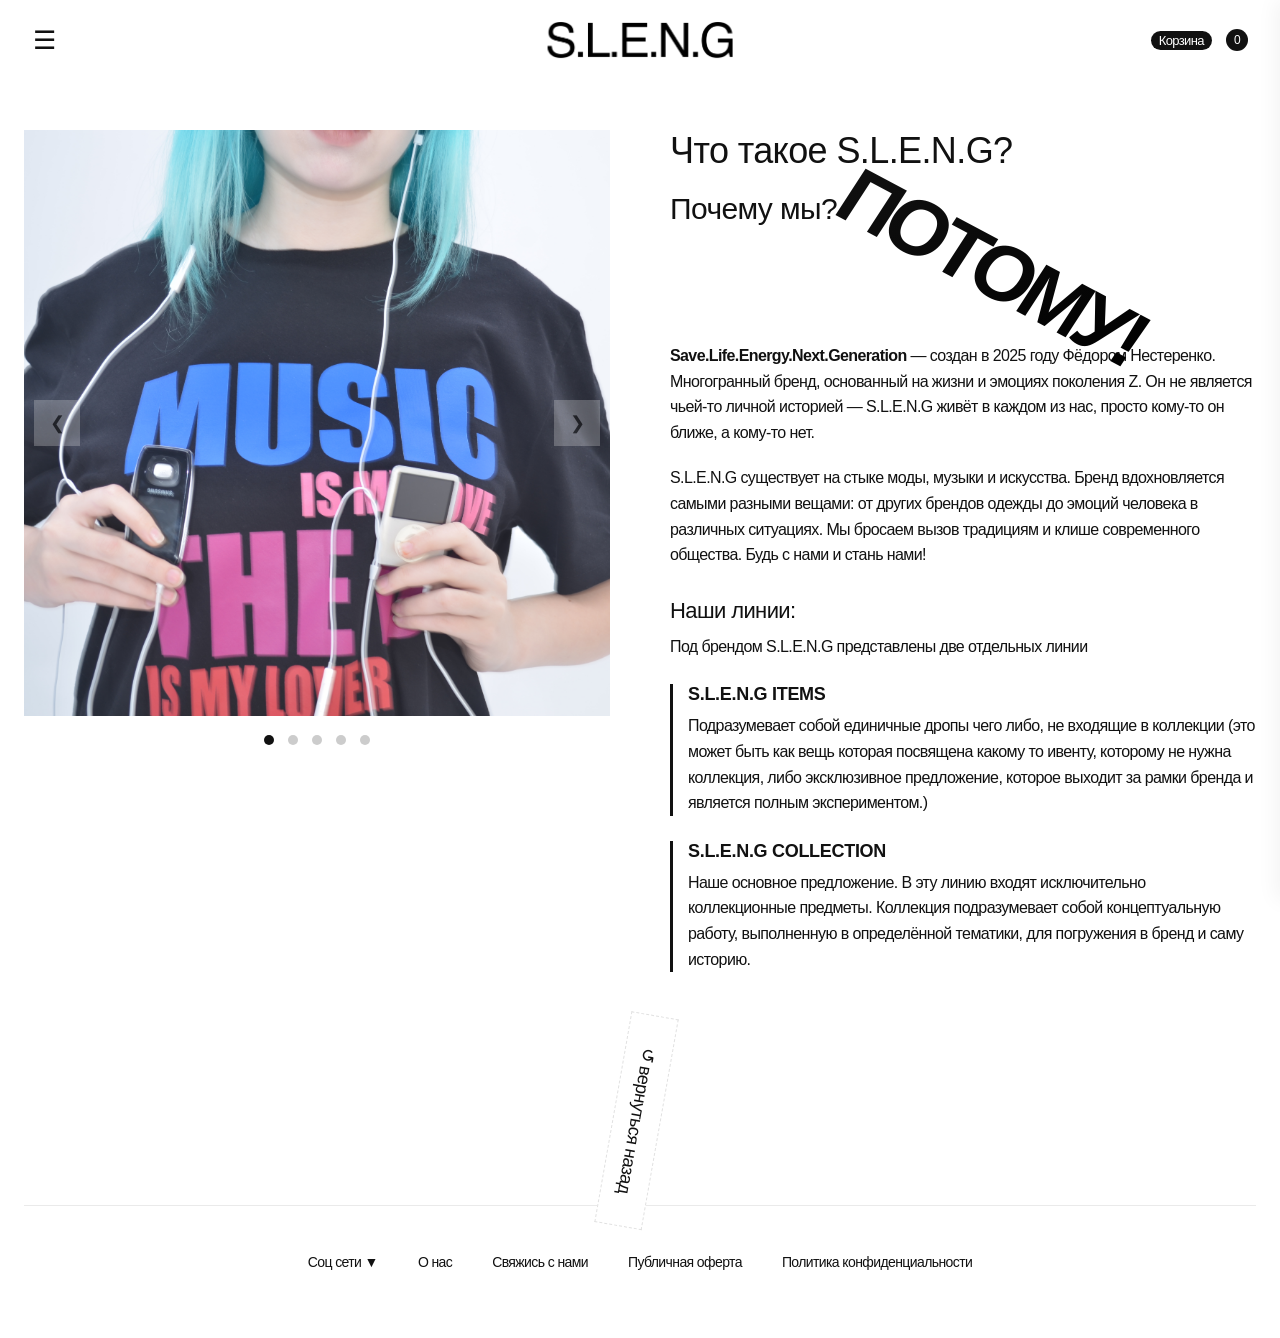
==== commit cac24db8: "Update about.html" ====
--- a/about.html
+++ b/about.html
@@ -16,12 +16,14 @@
         <button class="close-menu" id="closeMenuBtn">Назад</button>
     </div>
     <ul class="menu-list">
+        <ul class="menu-list">
         <li><button data-category="upper">Верхняя одежда</button></li>
         <li><button data-category="lower">Нижняя одежда</button></li>
         <li><button data-category="accessories">Аксессуары</button></li>
         <li><button data-category="sets">Комплекты</button></li>
         <li><button data-category="slengitems">S.L.E.N.G ITEMS</button></li>
-    <li><button data-category="collection">S.L.E.N.G COLLECTION</button></li>
+        <li><button class="collection-disabled" disabled>S.L.E.N.G COLLECTION</button></li>
+        <li><button class="archive-btn disabled" disabled>Архив</button></li>
     <li><button class="crooked-menu-btn" id="aboutMenuBtn">О нас</button></li>
     </ul>
 </div>
@@ -161,4 +163,4 @@
 <script src="script.js"></script>
 <script src="about.js"></script>
 </body>
-</html>+</html>
--- a/style.css
+++ b/style.css
@@ -792,13 +792,13 @@
     filter: hue-rotate(30deg);
 }
 
-.ugly-emo-btn .ugly-text1 { color: #ffff00; font-family: 'Comic Sans MS', cursive; font-size: 28px; }
-.ugly-emo-btn .ugly-text2 { color: #ffffff; font-family: 'Impact', fantasy; font-size: 26px; text-decoration: underline; }
-.ugly-emo-btn .ugly-text3 { color: #00ffff; font-family: 'Papyrus', fantasy; font-size: 30px; }
+.ugly-emo-btn .ugly-text1 { color: #ffff00; font-family: 'Courier New', monospace; font-size: 28px; }
+.ugly-emo-btn .ugly-text2 { color: #ffffff; font-family: 'Courier New', monospace; font-size: 26px; text-decoration: underline; }
+.ugly-emo-btn .ugly-text3 { color: #00ffff; font-family: 'Courier New', monospace; font-size: 30px; }
 .ugly-emo-btn .ugly-text4 { color: #ff0000; font-family: 'Courier New', monospace; font-size: 22px; font-weight: bold; background: #000; padding: 0 5px; }
 
 .ugly-undertext {
-    font-family: 'Comic Sans MS', cursive;
+    font-family: 'Courier New', monospace;
     font-size: 11px;
     color: #000000;
     margin-top: 8px;
@@ -836,7 +836,7 @@
         #ff66cc 2px,
         #ff66cc 10px
     ) !important;
-    font-family: 'Comic Sans MS', 'Chalkboard SE', 'Marker Felt', cursive !important;
+    font-family: 'Courier New', monospace !important;
     cursor: url('data:image/svg+xml;utf8,<svg xmlns="http://www.w3.org/2000/svg" width="20" height="20" viewBox="0 0 20 20"><polygon points="2,2 18,10 2,18" fill="%23ff00cc" stroke="%23000000" stroke-width="2"/></svg>'), auto;
 }
 
@@ -850,7 +850,7 @@
 body.ugly-emo-mode .burger-btn,
 body.ugly-emo-mode .cart-btn {
     color: #ff00ff !important;
-    font-family: 'Comic Sans MS', cursive !important;
+    font-family: 'Courier New', monospace !important;
     font-size: 18px !important;
     text-decoration: line-through !important;
 }
@@ -904,7 +904,7 @@
 
 body.ugly-emo-mode .product-title {
     color: #0000ff !important;
-    font-family: 'Impact', fantasy !important;
+    font-family: 'Courier New', monospace !important;
     font-size: 12px !important;
     text-transform: uppercase;
     text-decoration: underline overline;
@@ -929,14 +929,14 @@
 
 body.ugly-emo-mode .menu-header {
     color: #ffff00 !important;
-    font-family: 'Comic Sans MS', cursive !important;
+    font-family: 'Courier New', monospace !important;
     font-size: 24px !important;
     text-shadow: 2px 2px 0 #000000;
 }
 
 body.ugly-emo-mode .menu-list button {
     color: #0000ff !important;
-    font-family: 'Papyrus', fantasy !important;
+    font-family: 'Courier New', monospace !important;
     font-size: 16px !important;
     background: #ffffff !important;
     margin: 8px 0 !important;
@@ -957,7 +957,7 @@
 
 body.ugly-emo-mode .footer-btn {
     color: #ff00ff !important;
-    font-family: 'Comic Sans MS', cursive !important;
+    font-family: 'Courier New', monospace !important;
     font-size: 14px !important;
     text-decoration: blink;
 }
@@ -970,7 +970,7 @@
 
 body.ugly-emo-mode .cart-title {
     color: #0000ff !important;
-    font-family: 'Impact', fantasy !important;
+    font-family: 'Courier New', monospace !important;
     font-size: 24px !important;
 }
 
@@ -985,7 +985,7 @@
 body.ugly-emo-mode .add-to-cart-btn {
     background: #00ff00 !important;
     color: #ff0000 !important;
-    font-family: 'Comic Sans MS', cursive !important;
+    font-family: 'Courier New', monospace !important;
     font-size: 16px !important;
     border: 3px outset #ffff00 !important;
 }
@@ -1072,7 +1072,7 @@
     border: 5px solid #ff00cc;
     z-index: 10000;
     width: 300px;
-    font-family: 'Comic Sans MS', cursive;
+    font-family: 'Courier New', monospace;
 }
 
 .ugly-popup-header {
@@ -1158,7 +1158,7 @@
 
 .guestbook-title {
     color: #ff00cc;
-    font-family: 'Comic Sans MS', cursive;
+    font-family: 'Courier New', monospace;
     font-size: 14px;
     text-align: center;
     margin-bottom: 10px;
@@ -1304,7 +1304,7 @@
 
 .horoscope-title {
     color: #ff00cc;
-    font-family: 'Comic Sans MS', cursive;
+    font-family: 'Courier New', monospace;
     font-size: 14px;
     margin-bottom: 10px;
     letter-spacing: 2px;
@@ -1312,7 +1312,7 @@
 
 .zodiac-sign {
     color: #ffff00;
-    font-family: 'Impact', fantasy;
+    font-family: 'Courier New', monospace;
     font-size: 18px;
     display: block;
     margin-bottom: 8px;
@@ -1331,7 +1331,7 @@
     border: 2px dotted #ffff00;
     padding: 8px 15px;
     cursor: pointer;
-    font-family: 'Comic Sans MS', cursive;
+    font-family: 'Courier New', monospace;
     font-weight: bold;
     margin-top: 10px;
 }
@@ -1352,7 +1352,7 @@
 
 .test-title {
     color: #ff00cc;
-    font-family: 'Impact', fantasy;
+    font-family: 'Courier New', monospace;
     font-size: 16px;
     margin-bottom: 12px;
     letter-spacing: 2px;
@@ -1380,7 +1380,7 @@
     border: 1px solid #ffffff;
     padding: 8px 12px;
     cursor: pointer;
-    font-family: 'Comic Sans MS', cursive;
+    font-family: 'Courier New', monospace;
     font-weight: bold;
     font-size: 12px;
     transition: 0.05s linear;
@@ -1411,7 +1411,7 @@
     border: 2px dotted #ffff00;
     padding: 8px 20px;
     cursor: pointer;
-    font-family: 'Comic Sans MS', cursive;
+    font-family: 'Courier New', monospace;
     font-weight: bold;
     margin-top: 12px;
     font-size: 12px;
@@ -1449,46 +1449,6 @@
     }
 }
 
-
-
-/* ===== КРИВАЯ КНОПКА "О НАС" В МЕНЮ ===== */
-.crooked-menu-btn {
-    background: none;
-    border: none;
-    font-size: 180px;
-    cursor: pointer;
-    width: 100%;
-    text-align: left;
-    padding: 4px 0;
-    transform: rotate(20deg) skewX(1deg);
-    transition: 0.20s;
-    color: #111 !important;
-}
-
-.crooked-menu-btn:hover {
-    transform: rotate(1deg) skewX(-2deg) scale(1.02);
-    color: #ff00cc !important;
-}
-
-/* В EMO-режиме кнопка "О нас" тоже кривая */
-body.ugly-emo-mode .crooked-menu-btn {
-    color: #ff00ff !important;
-    font-family: 'Comic Sans MS', cursive !important;
-    text-shadow: 1px 1px 0 #ffff00;
-}
-
-body.ugly-emo-mode .crooked-menu-btn:hover {
-    background: #ff00cc !important;
-    color: #000000 !important;
-}
-
-
-/* ===== КНОПКА ПЕРЕКЛЮЧЕНИЯ МОДЕЛИ/ТОВАРЫ ===== */
-.model-switch-container {
-    text-align: center;
-    margin: 5px 0 25px 0;  /* уменьшил верхний отступ с 15px до 5px */
-}
-
 /* ===== КНОПКА ПЕРЕКЛЮЧЕНИЯ МОДЕЛИ/ТОВАРЫ ===== */
 .model-switch-container {
     text-align: center;
@@ -1514,7 +1474,6 @@
     transform: scale(1.02);
 }
 
-
 .model-switch-btn:not(.active) {
     background: white;
     color: #000000;
@@ -1524,7 +1483,7 @@
 .crooked-menu-btn {
     background: none;
     border: none;
-    font-size: 18px;  /* было 180px — исправлено! */
+    font-size: 18px;
     cursor: pointer;
     width: 100%;
     text-align: left;
@@ -1542,7 +1501,7 @@
 /* В EMO-режиме кнопка "О нас" тоже кривая */
 body.ugly-emo-mode .crooked-menu-btn {
     color: #ff00ff !important;
-    font-family: 'Comic Sans MS', cursive !important;
+    font-family: 'Courier New', monospace !important;
     text-shadow: 1px 1px 0 #ffff00;
 }
 
@@ -1550,7 +1509,6 @@
     background: #ff00cc !important;
     color: #000000 !important;
 }
-
 
 /* ===== СПЕЦИАЛЬНЫЕ КНОПКИ МЕНЮ ===== */
 
@@ -1585,4 +1543,3 @@
     opacity: 0.6;
     text-decoration: line-through;
 }
-
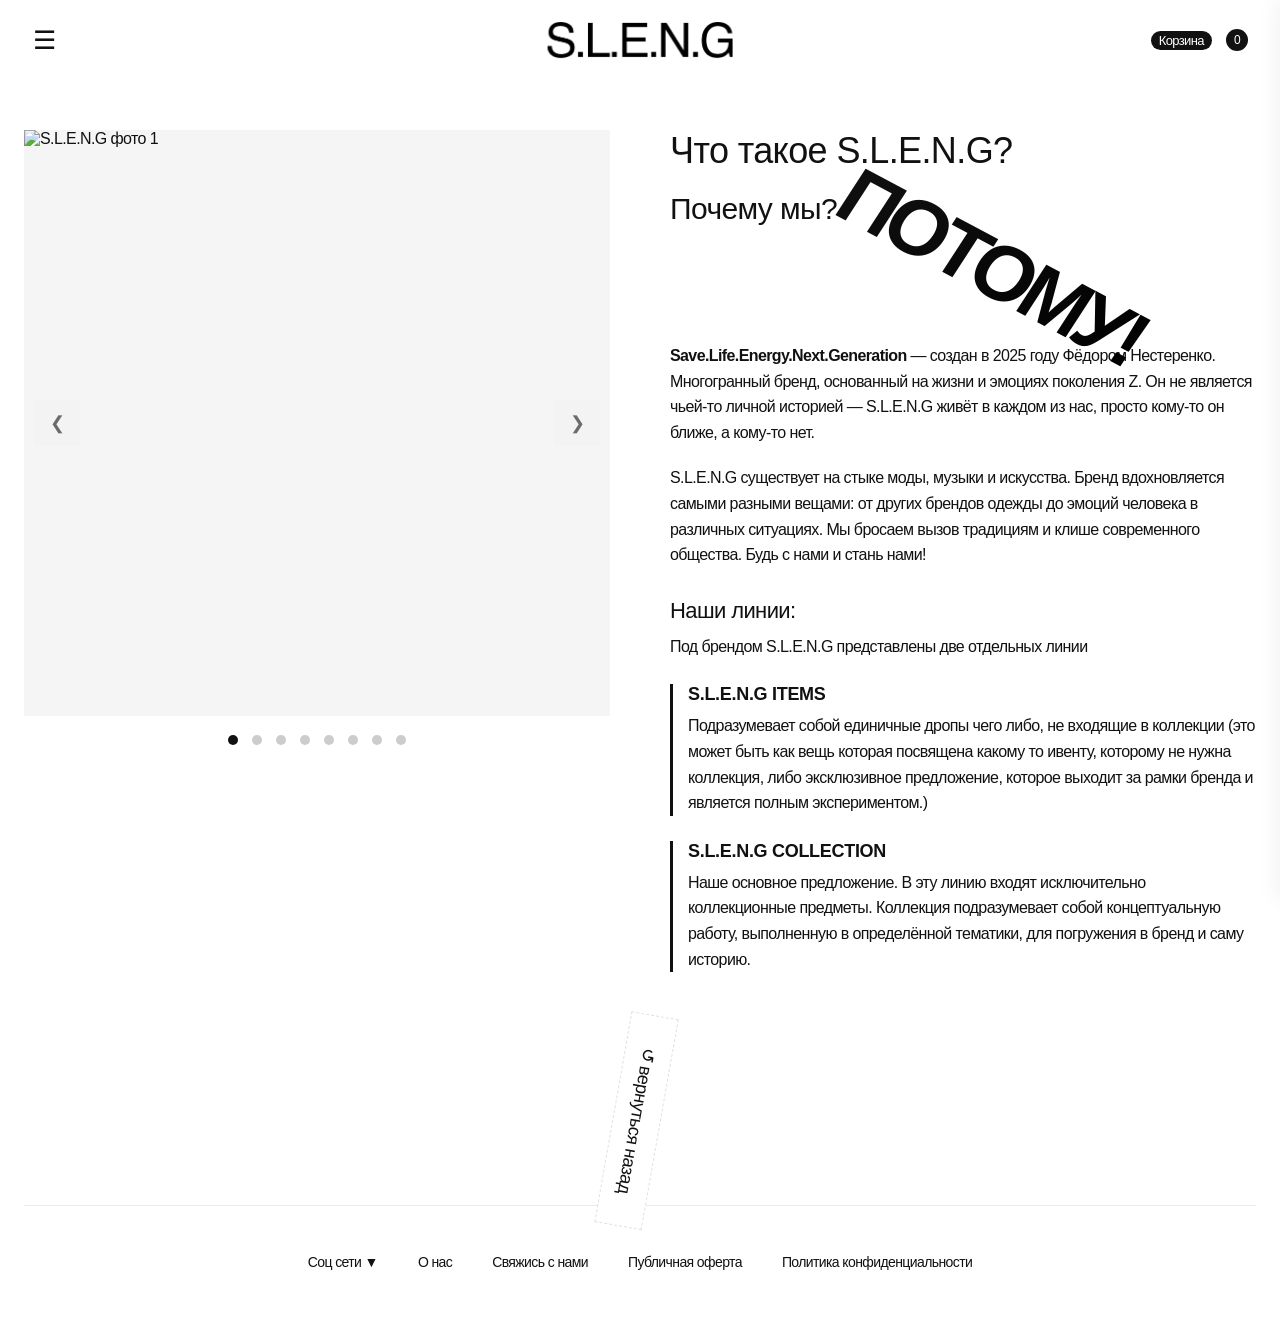
==== commit cf1a7cc9: "Add files via upload" ====
--- a/about.html
+++ b/about.html
@@ -48,13 +48,13 @@
         <div class="about-left">
             <div class="slideshow-container" id="slideshow">
                 <div class="slide fade active">
-                    <img src="onas/1.JPG" alt="S.L.E.N.G фото 1">
+                    <img src="onas/photo_2026-06-03 10.00.21.jpeg" alt="S.L.E.N.G фото 1">
                 </div>
                 <div class="slide fade">
                     <img src="onas/2.png" alt="S.L.E.N.G фото 2">
                 </div>
                 <div class="slide fade">
-                    <img src="onas/3.png" alt="S.L.E.N.G фото 3">
+                    <img src="onas/photo_2026-06-03 10.00.23.jpeg" alt="S.L.E.N.G фото 3">
                 </div>
                 <div class="slide fade">
                     <img src="onas/4.jpeg" alt="S.L.E.N.G фото 4">
@@ -62,11 +62,23 @@
                 <div class="slide fade">
                     <img src="onas/5.jpeg" alt="S.L.E.N.G фото 5">
                 </div>
+                <div class="slide fade">
+                    <img src="onas/DSC_8101.JPG" alt="S.L.E.N.G фото 6">
+                </div>
+                <div class="slide fade">
+                    <img src="onas/photo_2026-06-03 10.07.43.jpeg" alt="S.L.E.N.G фото 7">
+                </div>
+                <div class="slide fade">
+                    <img src="onas/photo_2026-06-03 10.07.45.jpeg" alt="S.L.E.N.G фото 8">
+                </div>
                 <button class="prev" id="prevSlide">❮</button>
                 <button class="next" id="nextSlide">❯</button>
             </div>
             <div class="slide-dots" id="slideDots">
                 <span class="dot active"></span>
+                <span class="dot"></span>
+                <span class="dot"></span>
+                <span class="dot"></span>
                 <span class="dot"></span>
                 <span class="dot"></span>
                 <span class="dot"></span>
@@ -163,4 +175,4 @@
 <script src="script.js"></script>
 <script src="about.js"></script>
 </body>
-</html>
+</html>
--- a/style.css
+++ b/style.css
@@ -921,6 +921,16 @@
     padding: 2px 8px;
 }
 
+/* В EMO-режиме тоже уменьшаем расстояние */
+body.ugly-emo-mode .menu-list li {
+    margin-bottom: 3px !important;
+}
+
+body.ugly-emo-mode .menu-list button {
+    padding: 0px 0 !important;
+    font-size: 10px !important;
+}
+
 /* Бургер меню */
 body.ugly-emo-mode .side-menu {
     background: #ff00ff !important;
@@ -1543,3 +1553,4 @@
     opacity: 0.6;
     text-decoration: line-through;
 }
+
